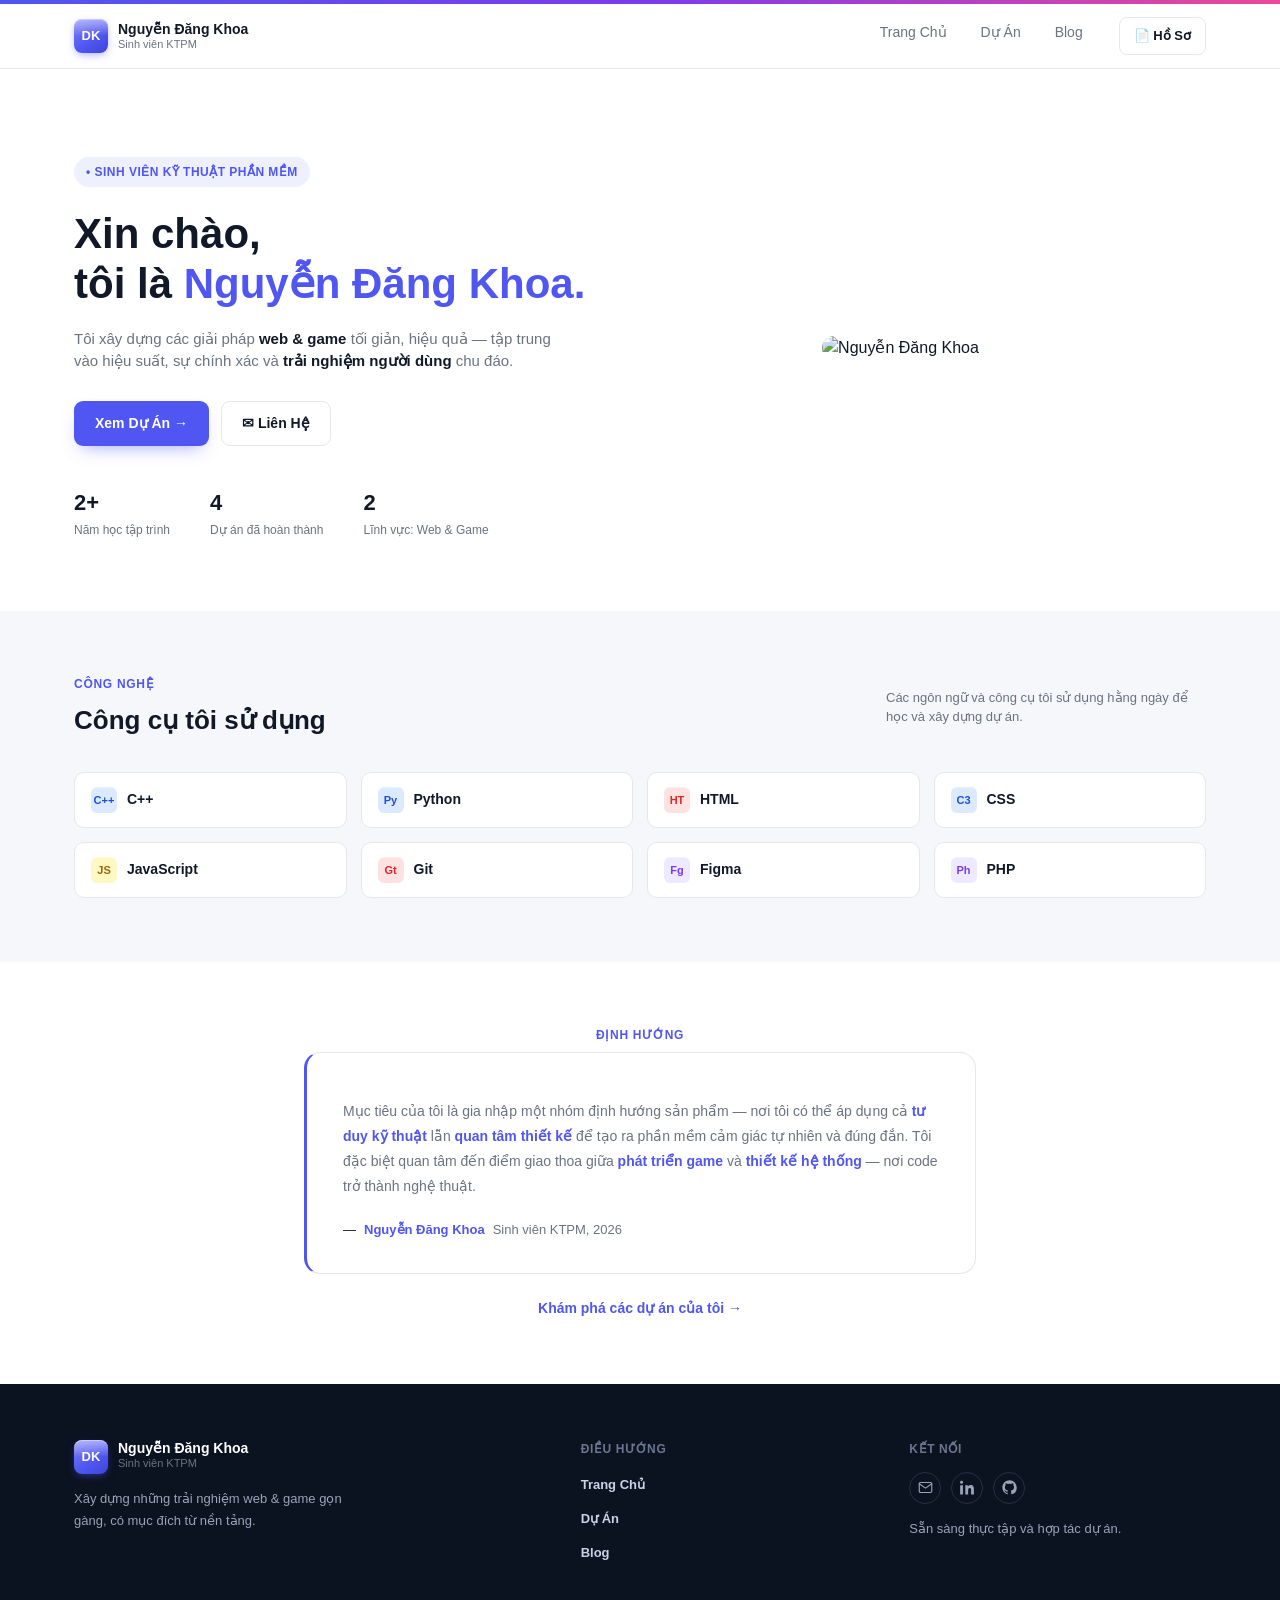
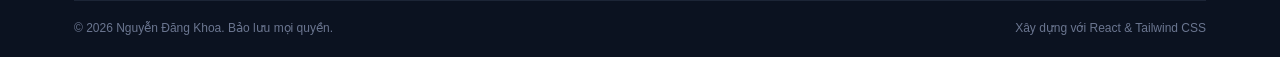
==== index.html @ 1fc6ff00 "Add files via upload" ====
<!DOCTYPE html>
<html lang="vi">
<head>
  <meta charset="UTF-8" />
  <meta name="viewport" content="width=device-width, initial-scale=1.0" />
  <title>Nguyễn Đăng Khoa — Portfolio</title>
  <meta name="description" content="Portfolio cá nhân của Nguyễn Đăng Khoa, sinh viên Kỹ thuật phần mềm chuyên về phát triển web và game." />
  <link rel="stylesheet" href="style.css" />
</head>
<body data-page="home">
  <div class="top-accent"></div>

  <!-- ================= HEADER ================= -->
  <header class="header">
    <div class="container">
      <a href="index.html" class="brand">
        <span class="brand-mark">DK</span>
        <span class="brand-text">
          <span class="brand-name">Nguyễn Đăng Khoa</span>
          <span class="brand-role">Sinh viên KTPM</span>
        </span>
      </a>
      <nav class="nav-links">
        <a href="index.html" class="nav-link" data-page="home">Trang Chủ</a>
        <a href="du-an.html" class="nav-link" data-page="projects">Dự Án</a>
        <a href="blog.html" class="nav-link" data-page="blog">Blog</a>
        <a href="#" class="nav-cta">📄 Hồ Sơ</a>
      </nav>
      <button class="menu-toggle" aria-label="Mở menu điều hướng" aria-expanded="false">
        <span></span><span></span><span></span>
      </button>
    </div>
  </header>

  <!-- ================= HERO ================= -->
  <section class="hero">
    <div class="container">
      <div class="hero-text">
        <span class="eyebrow">• Sinh viên Kỹ thuật phần mềm</span>
        <h1 class="hero-title">
          Xin chào,<br />
          tôi là <span class="accent">Nguyễn Đăng Khoa.</span>
        </h1>
        <p class="hero-desc">
          Tôi xây dựng các giải pháp <strong>web &amp; game</strong> tối giản, hiệu quả —
          tập trung vào hiệu suất, sự chính xác và <strong>trải nghiệm người dùng</strong> chu đáo.
        </p>
        <div class="hero-actions">
          <a href="du-an.html" class="btn btn-primary">Xem Dự Án →</a>
          <a href="#" class="btn btn-secondary">✉ Liên Hệ</a>
        </div>
        <div class="hero-stats">
          <div>
            <div class="stat-number">2+</div>
            <div class="stat-label">Năm học tập trình</div>
          </div>
          <div>
            <div class="stat-number">4</div>
            <div class="stat-label">Dự án đã hoàn thành</div>
          </div>
          <div>
            <div class="stat-number">2</div>
            <div class="stat-label">Lĩnh vực: Web &amp; Game</div>
          </div>
        </div>
      </div>

      <div class="hero-visual">
        <img src="assets/avatar.png" alt="Nguyễn Đăng Khoa" class="hero-avatar" />
      </div>
    </div>
  </section>

  <!-- ================= CÔNG NGHỆ ================= -->
  <section class="section section-soft">
    <div class="container">
      <div class="section-head">
        <div>
          <div class="section-eyebrow">Công Nghệ</div>
          <h2 class="section-title">Công cụ tôi sử dụng</h2>
        </div>
        <p class="section-note">
          Các ngôn ngữ và công cụ tôi sử dụng hằng ngày để học và xây dựng dự án.
        </p>
      </div>

      <div class="tech-grid">
        <div class="tech-card"><span class="badge-icon" style="background:#dbeafe;color:#1d4ed8">C++</span> C++</div>
        <div class="tech-card"><span class="badge-icon" style="background:#dbeafe;color:#1d4ed8">Py</span> Python</div>
        <div class="tech-card"><span class="badge-icon" style="background:#fee2e2;color:#dc2626">HT</span> HTML</div>
        <div class="tech-card"><span class="badge-icon" style="background:#dbeafe;color:#1d4ed8">C3</span> CSS</div>
        <div class="tech-card"><span class="badge-icon" style="background:#fef9c3;color:#a16207">JS</span> JavaScript</div>
        <div class="tech-card"><span class="badge-icon" style="background:#fee2e2;color:#dc2626">Gt</span> Git</div>
        <div class="tech-card"><span class="badge-icon" style="background:#ede9fe;color:#7c3aed">Fg</span> Figma</div>
        <div class="tech-card"><span class="badge-icon" style="background:#ede9fe;color:#7c3aed">Ph</span> PHP</div>
      </div>
    </div>
  </section>

  <!-- ================= ĐỊNH HƯỚNG ================= -->
  <section class="section">
    <div class="container quote-wrap">
      <div class="section-eyebrow">Định Hướng</div>
      <div class="quote-card">
        <p>
          Mục tiêu của tôi là gia nhập một nhóm định hướng sản phẩm — nơi tôi có thể áp dụng
          cả <strong>tư duy kỹ thuật</strong> lẫn <strong>quan tâm thiết kế</strong> để tạo ra
          phần mềm cảm giác tự nhiên và đúng đắn. Tôi đặc biệt quan tâm đến điểm giao thoa giữa
          <strong>phát triển game</strong> và <strong>thiết kế hệ thống</strong> — nơi code trở
          thành nghệ thuật.
        </p>
        <div class="quote-author">
          — <strong>Nguyễn Đăng Khoa</strong> <span>Sinh viên KTPM, 2026</span>
        </div>
      </div>
      <a href="du-an.html" class="quote-cta">Khám phá các dự án của tôi →</a>
    </div>
  </section>

  <!-- ================= FOOTER ================= -->
  <footer class="footer">
    <div class="container">
      <div class="footer-grid">
        <div>
          <div class="footer-brand">
            <span class="brand-mark">DK</span>
            <span class="brand-text">
              <span class="brand-name" style="color:#fff">Nguyễn Đăng Khoa</span>
              <span class="brand-role">Sinh viên KTPM</span>
            </span>
          </div>
          <p class="footer-desc">
            Xây dựng những trải nghiệm web &amp; game gọn gàng, có mục đích từ nền tảng.
          </p>
        </div>
        <div>
          <div class="footer-heading">Điều Hướng</div>
          <ul class="footer-links">
            <li><a href="index.html">Trang Chủ</a></li>
            <li><a href="du-an.html">Dự Án</a></li>
            <li><a href="blog.html">Blog</a></li>
          </ul>
        </div>
        <div>
          <div class="footer-heading">Kết Nối</div>
          <div class="footer-socials">
            <a href="mailto:khoa@example.com" class="social-icon" aria-label="Email"><svg viewBox="0 0 24 24" fill="none" stroke="currentColor" stroke-width="1.8" stroke-linecap="round" stroke-linejoin="round"><rect x="2" y="4" width="20" height="16" rx="2"/><path d="m22 6-10 7L2 6"/></svg></a>
            <a href="#" class="social-icon" aria-label="LinkedIn"><svg viewBox="0 0 24 24" fill="currentColor"><path d="M4.98 3.5C4.98 4.88 3.87 6 2.5 6S0 4.88 0 3.5 1.12 1 2.5 1s2.48 1.12 2.48 2.5zM.24 8.25h4.5V23H.24V8.25zM8.25 8.25h4.31v2.02h.06c.6-1.13 2.07-2.33 4.26-2.33 4.55 0 5.39 3 5.39 6.9V23h-4.5v-6.66c0-1.59-.03-3.63-2.21-3.63-2.22 0-2.56 1.73-2.56 3.52V23h-4.5V8.25z"/></svg></a>
            <a href="#" class="social-icon" aria-label="GitHub"><svg viewBox="0 0 24 24" fill="currentColor"><path d="M12 .5C5.73.5.5 5.73.5 12c0 5.08 3.29 9.39 7.86 10.91.58.1.79-.25.79-.56 0-.28-.01-1.02-.02-2-3.2.7-3.88-1.54-3.88-1.54-.52-1.33-1.28-1.68-1.28-1.68-1.04-.71.08-.7.08-.7 1.15.08 1.76 1.18 1.76 1.18 1.03 1.76 2.7 1.25 3.36.96.1-.75.4-1.25.73-1.54-2.55-.29-5.24-1.28-5.24-5.7 0-1.26.45-2.29 1.18-3.1-.12-.29-.51-1.46.11-3.04 0 0 .96-.31 3.15 1.18a10.9 10.9 0 0 1 5.74 0c2.19-1.49 3.15-1.18 3.15-1.18.62 1.58.23 2.75.11 3.04.74.81 1.18 1.84 1.18 3.1 0 4.43-2.7 5.41-5.26 5.69.41.36.78 1.06.78 2.14 0 1.55-.01 2.79-.01 3.17 0 .31.21.67.8.56A10.52 10.52 0 0 0 23.5 12C23.5 5.73 18.27.5 12 .5z"/></svg></a>
          </div>
          <p class="footer-desc">Sẵn sàng thực tập và hợp tác dự án.</p>
        </div>
      </div>
      <div class="footer-bottom">
        <span>© 2026 Nguyễn Đăng Khoa. Bảo lưu mọi quyền.</span>
        <span>Xây dựng với React &amp; Tailwind CSS</span>
      </div>
    </div>
  </footer>

  <script src="script.js"></script>
</body>
</html>
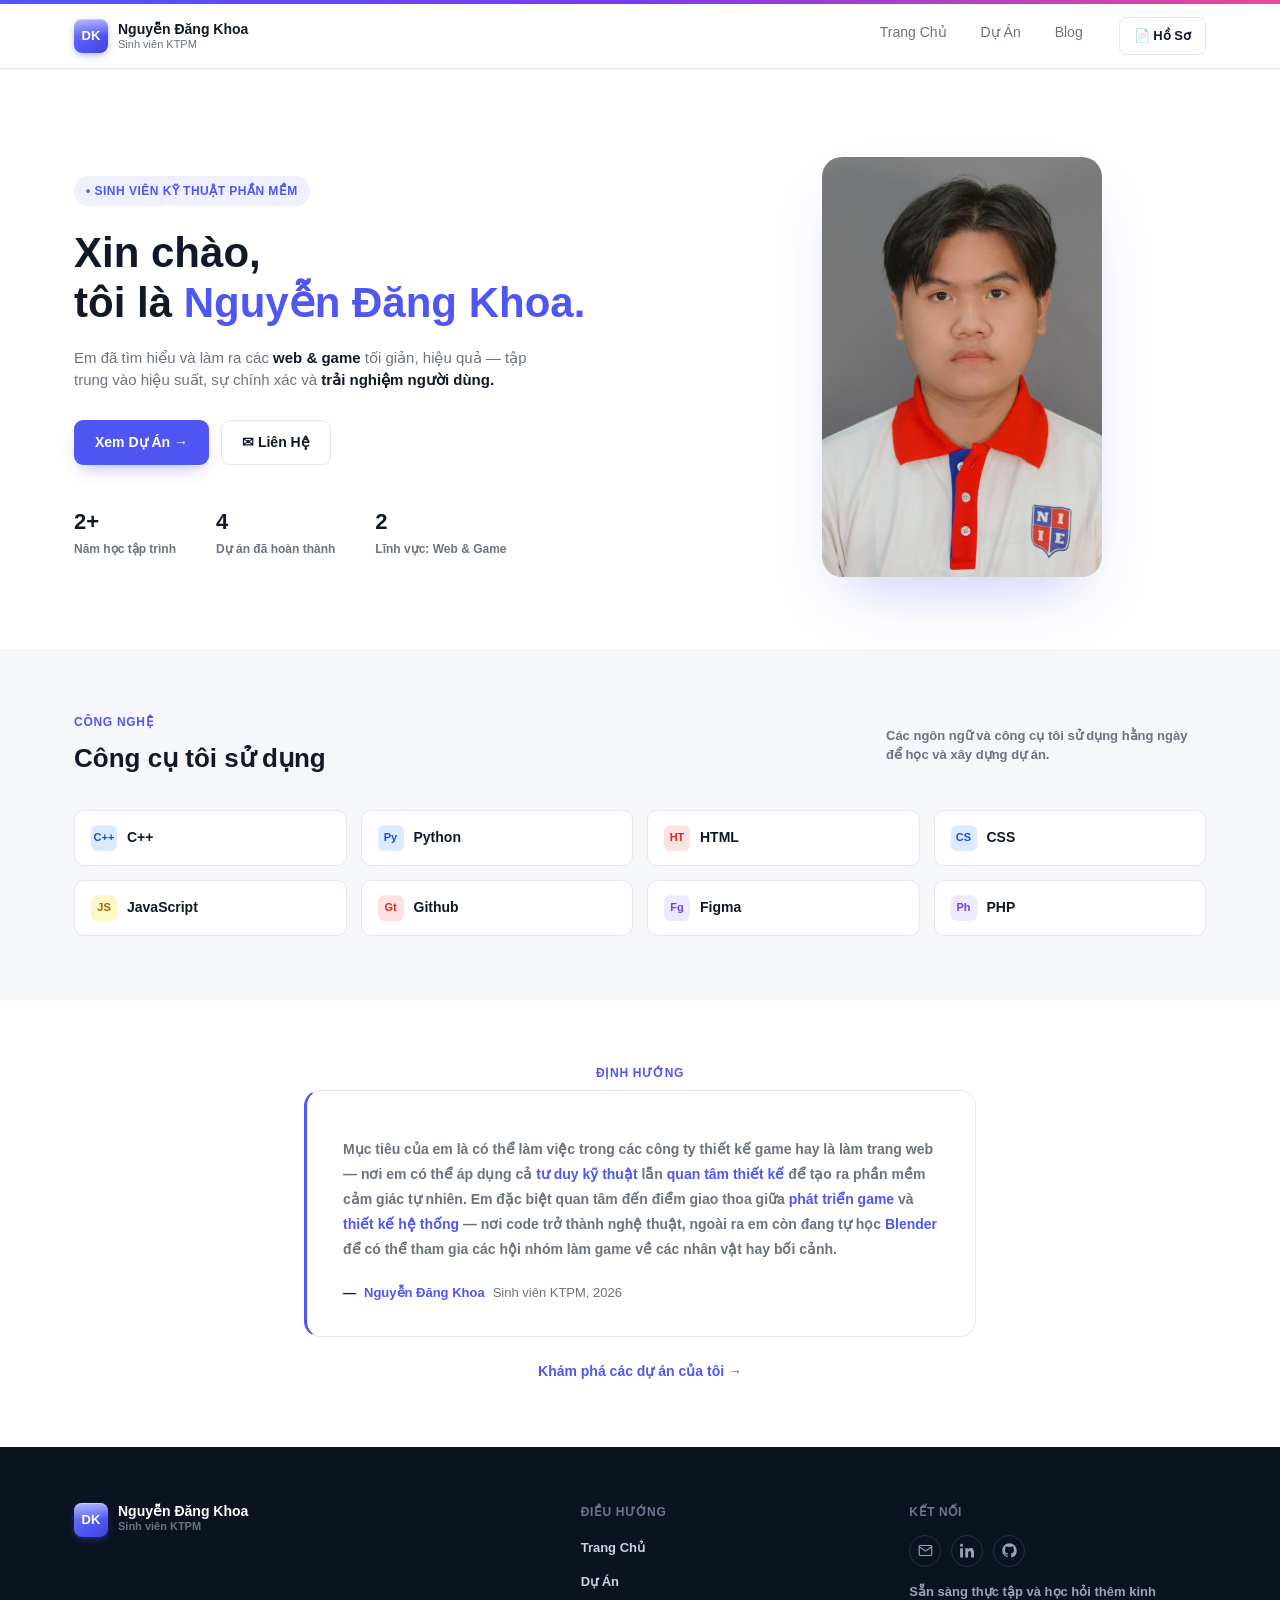
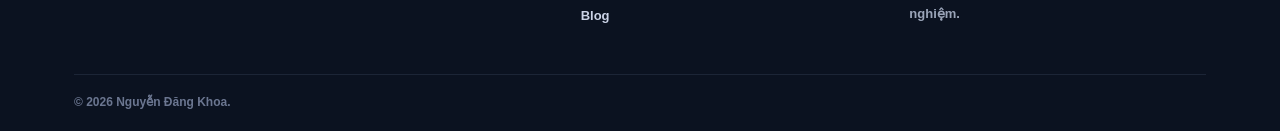
==== commit 67ab6f8a: "Update index.html" ====
--- a/index.html
+++ b/index.html
@@ -4,7 +4,7 @@
   <meta charset="UTF-8" />
   <meta name="viewport" content="width=device-width, initial-scale=1.0" />
   <title>Nguyễn Đăng Khoa — Portfolio</title>
-  <meta name="description" content="Portfolio cá nhân của Nguyễn Đăng Khoa, sinh viên Kỹ thuật phần mềm chuyên về phát triển web và game." />
+  <meta name="description" content="sinh viên Kỹ thuật phần mềm chuyên về phát triển web và game." />
   <link rel="stylesheet" href="style.css" />
 </head>
 <body data-page="home">
@@ -24,7 +24,7 @@
         <a href="index.html" class="nav-link" data-page="home">Trang Chủ</a>
         <a href="du-an.html" class="nav-link" data-page="projects">Dự Án</a>
         <a href="blog.html" class="nav-link" data-page="blog">Blog</a>
-        <a href="#" class="nav-cta">📄 Hồ Sơ</a>
+        <a href="index.html" class="nav-cta">📄 Hồ Sơ</a>
       </nav>
       <button class="menu-toggle" aria-label="Mở menu điều hướng" aria-expanded="false">
         <span></span><span></span><span></span>
@@ -42,12 +42,12 @@
           tôi là <span class="accent">Nguyễn Đăng Khoa.</span>
         </h1>
         <p class="hero-desc">
-          Tôi xây dựng các giải pháp <strong>web &amp; game</strong> tối giản, hiệu quả —
-          tập trung vào hiệu suất, sự chính xác và <strong>trải nghiệm người dùng</strong> chu đáo.
+          Em đã tìm hiểu và làm ra các <strong>web &amp; game</strong> tối giản, hiệu quả —
+          tập trung vào hiệu suất, sự chính xác và <strong>trải nghiệm người dùng.
         </p>
         <div class="hero-actions">
           <a href="du-an.html" class="btn btn-primary">Xem Dự Án →</a>
-          <a href="#" class="btn btn-secondary">✉ Liên Hệ</a>
+          <a href="nguyendangkhoa28lhk@gmail.com" class="btn btn-secondary">✉ Liên Hệ</a>
         </div>
         <div class="hero-stats">
           <div>
@@ -88,9 +88,9 @@
         <div class="tech-card"><span class="badge-icon" style="background:#dbeafe;color:#1d4ed8">C++</span> C++</div>
         <div class="tech-card"><span class="badge-icon" style="background:#dbeafe;color:#1d4ed8">Py</span> Python</div>
         <div class="tech-card"><span class="badge-icon" style="background:#fee2e2;color:#dc2626">HT</span> HTML</div>
-        <div class="tech-card"><span class="badge-icon" style="background:#dbeafe;color:#1d4ed8">C3</span> CSS</div>
+        <div class="tech-card"><span class="badge-icon" style="background:#dbeafe;color:#1d4ed8">CS</span> CSS</div>
         <div class="tech-card"><span class="badge-icon" style="background:#fef9c3;color:#a16207">JS</span> JavaScript</div>
-        <div class="tech-card"><span class="badge-icon" style="background:#fee2e2;color:#dc2626">Gt</span> Git</div>
+        <div class="tech-card"><span class="badge-icon" style="background:#fee2e2;color:#dc2626">Gt</span> Github</div>
         <div class="tech-card"><span class="badge-icon" style="background:#ede9fe;color:#7c3aed">Fg</span> Figma</div>
         <div class="tech-card"><span class="badge-icon" style="background:#ede9fe;color:#7c3aed">Ph</span> PHP</div>
       </div>
@@ -103,11 +103,11 @@
       <div class="section-eyebrow">Định Hướng</div>
       <div class="quote-card">
         <p>
-          Mục tiêu của tôi là gia nhập một nhóm định hướng sản phẩm — nơi tôi có thể áp dụng
+          Mục tiêu của em là có thể làm việc trong các công ty thiết kế game hay là làm trang web — nơi em có thể áp dụng
           cả <strong>tư duy kỹ thuật</strong> lẫn <strong>quan tâm thiết kế</strong> để tạo ra
-          phần mềm cảm giác tự nhiên và đúng đắn. Tôi đặc biệt quan tâm đến điểm giao thoa giữa
+          phần mềm cảm giác tự nhiên. Em đặc biệt quan tâm đến điểm giao thoa giữa
           <strong>phát triển game</strong> và <strong>thiết kế hệ thống</strong> — nơi code trở
-          thành nghệ thuật.
+          thành nghệ thuật, ngoài ra em còn đang tự học <strong>Blender</strong> để có thể tham gia các hội nhóm làm game về các nhân vật hay bối cảnh.
         </p>
         <div class="quote-author">
           — <strong>Nguyễn Đăng Khoa</strong> <span>Sinh viên KTPM, 2026</span>
@@ -129,9 +129,6 @@
               <span class="brand-role">Sinh viên KTPM</span>
             </span>
           </div>
-          <p class="footer-desc">
-            Xây dựng những trải nghiệm web &amp; game gọn gàng, có mục đích từ nền tảng.
-          </p>
         </div>
         <div>
           <div class="footer-heading">Điều Hướng</div>
@@ -144,20 +141,18 @@
         <div>
           <div class="footer-heading">Kết Nối</div>
           <div class="footer-socials">
-            <a href="mailto:khoa@example.com" class="social-icon" aria-label="Email"><svg viewBox="0 0 24 24" fill="none" stroke="currentColor" stroke-width="1.8" stroke-linecap="round" stroke-linejoin="round"><rect x="2" y="4" width="20" height="16" rx="2"/><path d="m22 6-10 7L2 6"/></svg></a>
+            <a href="nguyendangkhoa28lhk@gmail.com" class="social-icon" aria-label="Email"><svg viewBox="0 0 24 24" fill="none" stroke="currentColor" stroke-width="1.8" stroke-linecap="round" stroke-linejoin="round"><rect x="2" y="4" width="20" height="16" rx="2"/><path d="m22 6-10 7L2 6"/></svg></a>
             <a href="#" class="social-icon" aria-label="LinkedIn"><svg viewBox="0 0 24 24" fill="currentColor"><path d="M4.98 3.5C4.98 4.88 3.87 6 2.5 6S0 4.88 0 3.5 1.12 1 2.5 1s2.48 1.12 2.48 2.5zM.24 8.25h4.5V23H.24V8.25zM8.25 8.25h4.31v2.02h.06c.6-1.13 2.07-2.33 4.26-2.33 4.55 0 5.39 3 5.39 6.9V23h-4.5v-6.66c0-1.59-.03-3.63-2.21-3.63-2.22 0-2.56 1.73-2.56 3.52V23h-4.5V8.25z"/></svg></a>
-            <a href="#" class="social-icon" aria-label="GitHub"><svg viewBox="0 0 24 24" fill="currentColor"><path d="M12 .5C5.73.5.5 5.73.5 12c0 5.08 3.29 9.39 7.86 10.91.58.1.79-.25.79-.56 0-.28-.01-1.02-.02-2-3.2.7-3.88-1.54-3.88-1.54-.52-1.33-1.28-1.68-1.28-1.68-1.04-.71.08-.7.08-.7 1.15.08 1.76 1.18 1.76 1.18 1.03 1.76 2.7 1.25 3.36.96.1-.75.4-1.25.73-1.54-2.55-.29-5.24-1.28-5.24-5.7 0-1.26.45-2.29 1.18-3.1-.12-.29-.51-1.46.11-3.04 0 0 .96-.31 3.15 1.18a10.9 10.9 0 0 1 5.74 0c2.19-1.49 3.15-1.18 3.15-1.18.62 1.58.23 2.75.11 3.04.74.81 1.18 1.84 1.18 3.1 0 4.43-2.7 5.41-5.26 5.69.41.36.78 1.06.78 2.14 0 1.55-.01 2.79-.01 3.17 0 .31.21.67.8.56A10.52 10.52 0 0 0 23.5 12C23.5 5.73 18.27.5 12 .5z"/></svg></a>
+            <a href="https://github.com/dashboard" class="social-icon" aria-label="GitHub"><svg viewBox="0 0 24 24" fill="currentColor"><path d="M12 .5C5.73.5.5 5.73.5 12c0 5.08 3.29 9.39 7.86 10.91.58.1.79-.25.79-.56 0-.28-.01-1.02-.02-2-3.2.7-3.88-1.54-3.88-1.54-.52-1.33-1.28-1.68-1.28-1.68-1.04-.71.08-.7.08-.7 1.15.08 1.76 1.18 1.76 1.18 1.03 1.76 2.7 1.25 3.36.96.1-.75.4-1.25.73-1.54-2.55-.29-5.24-1.28-5.24-5.7 0-1.26.45-2.29 1.18-3.1-.12-.29-.51-1.46.11-3.04 0 0 .96-.31 3.15 1.18a10.9 10.9 0 0 1 5.74 0c2.19-1.49 3.15-1.18 3.15-1.18.62 1.58.23 2.75.11 3.04.74.81 1.18 1.84 1.18 3.1 0 4.43-2.7 5.41-5.26 5.69.41.36.78 1.06.78 2.14 0 1.55-.01 2.79-.01 3.17 0 .31.21.67.8.56A10.52 10.52 0 0 0 23.5 12C23.5 5.73 18.27.5 12 .5z"/></svg></a>
           </div>
-          <p class="footer-desc">Sẵn sàng thực tập và hợp tác dự án.</p>
+          <p class="footer-desc">Sẵn sàng thực tập và học hỏi thêm kinh nghiệm.</p>
         </div>
       </div>
       <div class="footer-bottom">
-        <span>© 2026 Nguyễn Đăng Khoa. Bảo lưu mọi quyền.</span>
-        <span>Xây dựng với React &amp; Tailwind CSS</span>
+        <span>© 2026 Nguyễn Đăng Khoa.</span>
       </div>
     </div>
   </footer>
-
   <script src="script.js"></script>
 </body>
 </html>
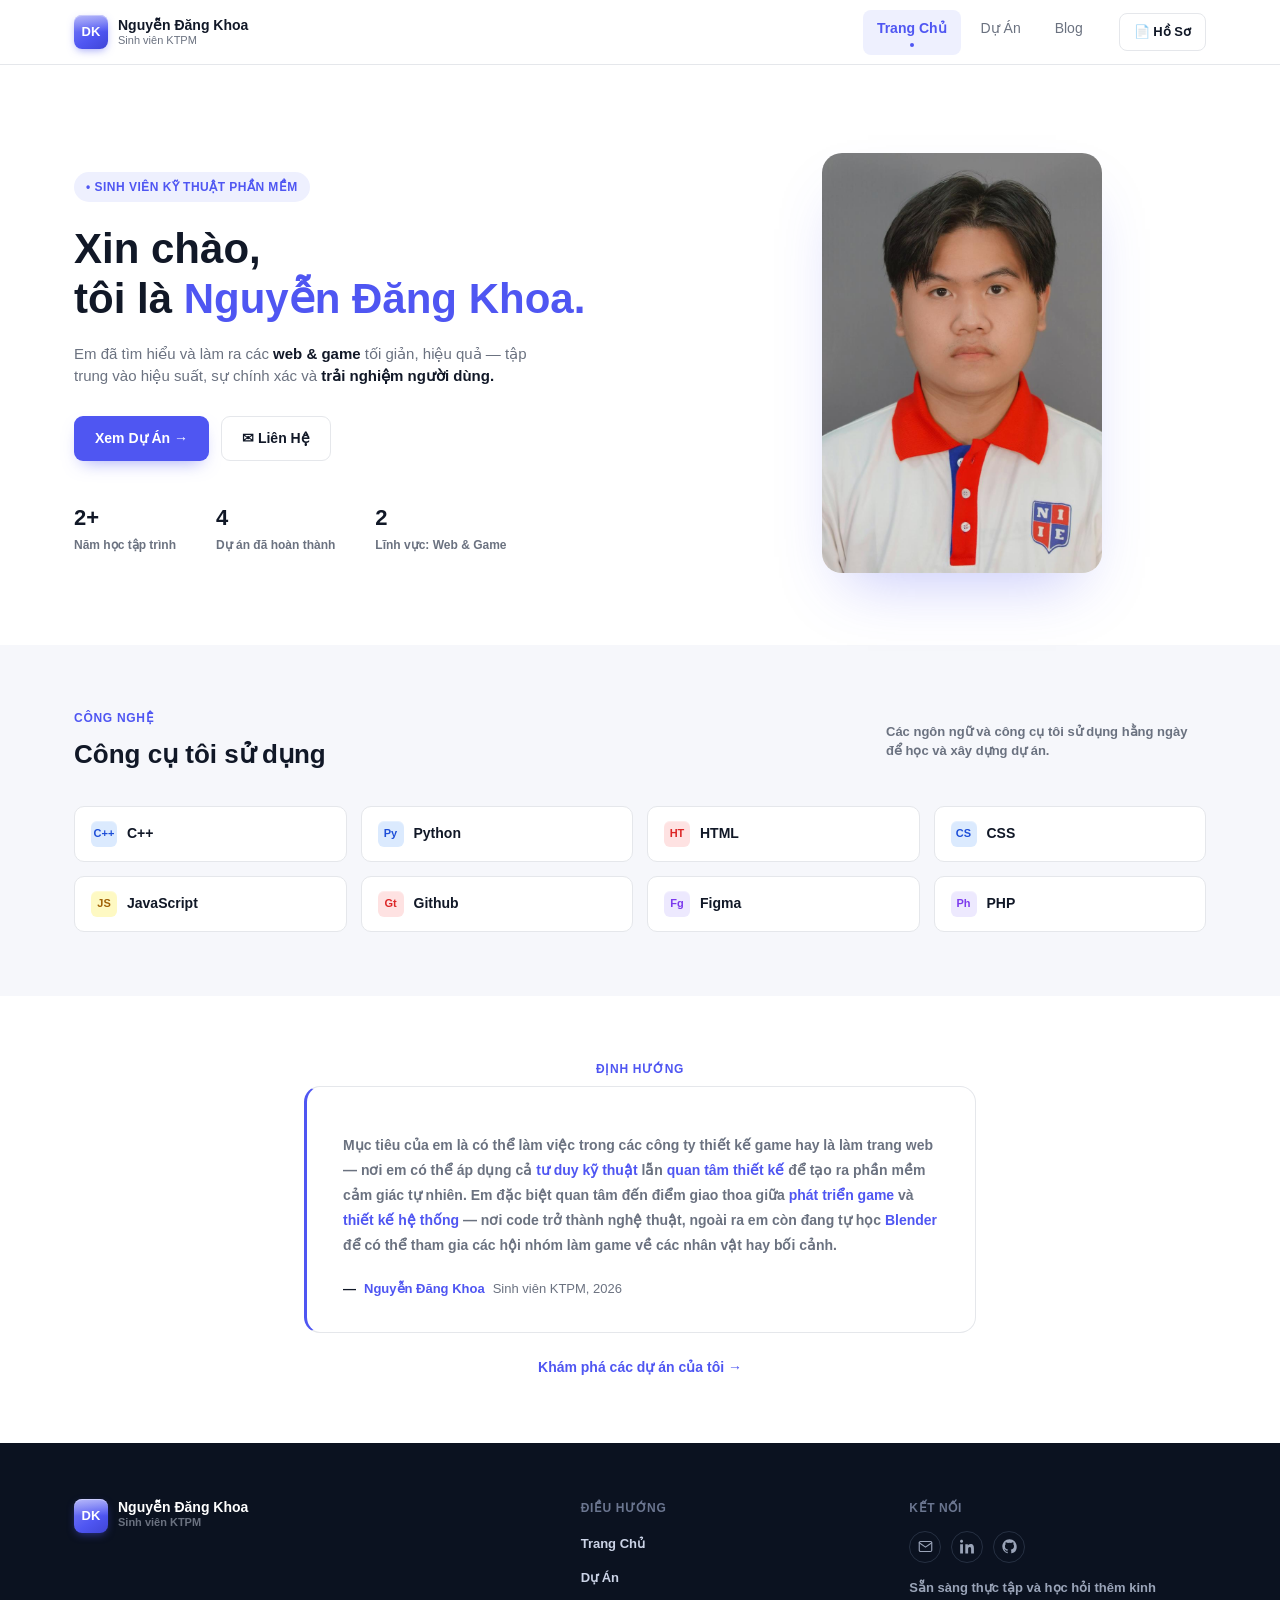
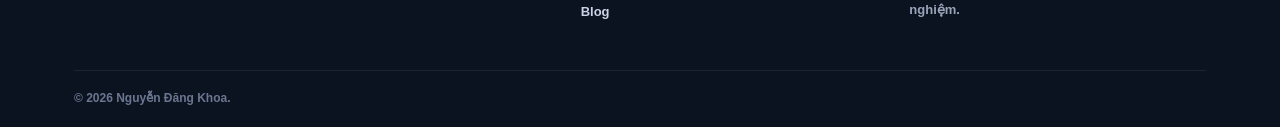
==== commit 3d4e179c: "Update index.html" ====
--- a/index.html
+++ b/index.html
@@ -8,9 +8,7 @@
   <link rel="stylesheet" href="style.css" />
 </head>
 <body data-page="home">
-  <div class="top-accent"></div>
-
-  <!-- ================= HEADER ================= -->
+  <!--HEADER-->
   <header class="header">
     <div class="container">
       <a href="index.html" class="brand">
@@ -32,7 +30,7 @@
     </div>
   </header>
 
-  <!-- ================= HERO ================= -->
+  <!--HERO-->
   <section class="hero">
     <div class="container">
       <div class="hero-text">
@@ -71,7 +69,7 @@
     </div>
   </section>
 
-  <!-- ================= CÔNG NGHỆ ================= -->
+  <!--CÔNG NGHỆ-->
   <section class="section section-soft">
     <div class="container">
       <div class="section-head">
@@ -97,7 +95,7 @@
     </div>
   </section>
 
-  <!-- ================= ĐỊNH HƯỚNG ================= -->
+  <!--ĐỊNH HƯỚNG-->
   <section class="section">
     <div class="container quote-wrap">
       <div class="section-eyebrow">Định Hướng</div>
@@ -117,7 +115,7 @@
     </div>
   </section>
 
-  <!-- ================= FOOTER ================= -->
+  <!--FOOTER-->
   <footer class="footer">
     <div class="container">
       <div class="footer-grid">
--- a/style.css
+++ b/style.css
@@ -0,0 +1,1354 @@
+:root {
+  --color-primary: #4f56f2;
+  --color-primary-dark: #3f45d6;
+  --color-text: #111827;
+  --color-text-muted: #6b7280;
+  --color-text-light: #9ca3af;
+  --color-bg: #ffffff;
+  --color-bg-soft: #f6f7fb;
+  --color-border: #e5e7eb;
+  --color-footer-bg: #0b1220;
+  --color-footer-text: #9aa4b8;
+  --color-footer-heading: #6b7690;
+
+  --font-base: "Inter", -apple-system, BlinkMacSystemFont, "Segoe UI", sans-serif;
+
+  --radius-md: 10px;
+  --radius-lg: 16px;
+  --container-width: 1180px;
+}
+
+* {
+  box-sizing: border-box;
+}
+
+html,
+body {
+  margin: 0;
+  padding: 0;
+  height: 100%;
+}
+
+body {
+  font-family: var(--font-base);
+  color: var(--color-text);
+  background: var(--color-bg);
+  -webkit-font-smoothing: antialiased;
+  line-height: 1.5;
+}
+
+img {
+  max-width: 100%;
+  display: block;
+}
+
+a {
+  color: inherit;
+  text-decoration: none;
+}
+
+button {
+  font-family: inherit;
+  cursor: pointer;
+}
+
+.container {
+  width: 100%;
+  max-width: var(--container-width);
+  margin: 0 auto;
+  padding: 0 24px;
+}
+/* Header*/
+.header {
+  border-bottom: 1px solid var(--color-border);
+  background: var(--color-bg);
+}
+
+.header .container {
+  display: flex;
+  align-items: center;
+  justify-content: space-between;
+  height: 64px;
+}
+
+.brand {
+  display: flex;
+  align-items: center;
+  gap: 10px;
+}
+
+.brand-mark {
+  width: 34px;
+  height: 34px;
+  border-radius: 8px;
+  background: linear-gradient(145deg, #7b7ff5, #4f56f2 60%, #3f45d6);
+  color: #fff;
+  font-weight: 700;
+  font-size: 13px;
+  display: flex;
+  align-items: center;
+  justify-content: center;
+  flex-shrink: 0;
+  position: relative;
+  overflow: hidden;
+  box-shadow: 0 3px 8px -2px rgba(79, 86, 242, 0.55), inset 0 1px 0 rgba(255, 255, 255, 0.35);
+  /* Hiệu ứng phóng to mượt khi hover / thu nhỏ khi bấm */
+  transition: transform 0.25s cubic-bezier(0.34, 1.56, 0.64, 1), box-shadow 0.25s ease;
+  cursor: pointer;
+}
+
+/*avatar*/
+.brand-mark img {
+  width: 100%;
+  height: 100%;
+  object-fit: cover;
+  border-radius: inherit;
+}
+
+/* Vệt sáng bóng */
+.brand-mark::before {
+  content: "";
+  position: absolute;
+  top: 0;
+  left: 0;
+  right: 0;
+  height: 50%;
+  background: linear-gradient(to bottom, rgba(255, 255, 255, 0.45), rgba(255, 255, 255, 0));
+  pointer-events: none;
+}
+
+.brand:hover .brand-mark {
+  transform: scale(1.15) rotate(-4deg);
+  box-shadow: 0 10px 18px -6px rgba(79, 86, 242, 0.6), inset 0 1px 0 rgba(255, 255, 255, 0.4);
+}
+
+.brand:active .brand-mark {
+  transform: scale(0.92) rotate(0deg);
+  transition-duration: 0.1s;
+}
+
+.brand-text {
+  display: flex;
+  flex-direction: column;
+  line-height: 1.2;
+}
+
+.brand-name {
+  font-size: 14px;
+  font-weight: 700;
+  color: var(--color-text);
+}
+
+.brand-role {
+  font-size: 11px;
+  color: var(--color-text-muted);
+}
+
+.nav-links {
+  display: flex;
+  align-items: center;
+  gap: 6px;
+}
+
+.nav-link {
+  position: relative;
+  display: flex;
+  flex-direction: column;
+  align-items: center;
+  font-size: 14px;
+  font-weight: 500;
+  color: var(--color-text-muted);
+  padding: 8px 14px;
+  border-radius: 8px;
+  transition: color 0.15s ease, background 0.15s ease;
+}
+
+.nav-link:hover {
+  color: var(--color-text);
+  background: var(--color-bg-soft);
+}
+
+.nav-link.active {
+  color: var(--color-primary);
+  background: #eef0fe;
+  font-weight: 600;
+}
+
+/* Chấm tròn nhỏ*/
+.nav-link::after {
+  content: "";
+  width: 4px;
+  height: 4px;
+  border-radius: 50%;
+  background: var(--color-primary);
+  margin-top: 4px;
+  opacity: 0;
+  transform: scale(0);
+  transition: opacity 0.2s ease, transform 0.2s ease;
+}
+
+.nav-link.active::after {
+  opacity: 1;
+  transform: scale(1);
+}
+
+.nav-cta {
+  display: flex;
+  align-items: center;
+  gap: 6px;
+  font-size: 13px;
+  font-weight: 600;
+  padding: 8px 14px;
+  border-radius: 8px;
+  border: 1px solid var(--color-border);
+  color: var(--color-text);
+  background: var(--color-bg);
+  margin-left: 16px;
+  transition: border-color 0.15s ease, color 0.15s ease, transform 0.15s ease;
+}
+
+.nav-cta:hover {
+  border-color: var(--color-primary);
+  color: var(--color-primary);
+  transform: translateY(-1px);
+}
+
+/*Mobile menu (hamburger)*/
+.menu-toggle {
+  display: none;
+  flex-direction: column;
+  justify-content: center;
+  gap: 5px;
+  width: 38px;
+  height: 38px;
+  border: 1px solid var(--color-border);
+  border-radius: 8px;
+  background: var(--color-bg);
+}
+
+.menu-toggle span {
+  display: block;
+  height: 2px;
+  width: 18px;
+  margin: 0 auto;
+  background: var(--color-text);
+  border-radius: 2px;
+  transition: transform 0.25s ease, opacity 0.25s ease;
+}
+
+/* Icon hamburger*/
+.menu-toggle.open span:nth-child(1) {
+  transform: translateY(7px) rotate(45deg);
+}
+.menu-toggle.open span:nth-child(2) {
+  opacity: 0;
+}
+.menu-toggle.open span:nth-child(3) {
+  transform: translateY(-7px) rotate(-45deg);
+}
+
+/* Buttons */
+.btn {
+  display: inline-flex;
+  align-items: center;
+  gap: 8px;
+  font-size: 14px;
+  font-weight: 600;
+  padding: 11px 20px;
+  border-radius: 9px;
+  border: 1px solid transparent;
+  transition: transform 0.15s ease, box-shadow 0.15s ease, background 0.15s ease;
+}
+
+.btn-primary {
+  background: var(--color-primary);
+  color: #fff;
+  box-shadow: 0 8px 18px -8px rgba(79, 86, 242, 0.55);
+}
+
+.btn-primary:hover {
+  background: var(--color-primary-dark);
+  transform: translateY(-2px);
+  box-shadow: 0 12px 22px -8px rgba(79, 86, 242, 0.6);
+}
+
+.btn-primary:active {
+  transform: translateY(0);
+}
+
+.btn-secondary {
+  background: var(--color-bg);
+  color: var(--color-text);
+  border-color: var(--color-border);
+}
+
+.btn-secondary:hover {
+  border-color: var(--color-text-light);
+  transform: translateY(-2px);
+}
+
+/* Hero section */
+.hero {
+  padding: 88px 0 72px;
+}
+
+.hero .container {
+  display: grid;
+  grid-template-columns: 1.1fr 0.9fr;
+  gap: 48px;
+  align-items: center;
+}
+
+.eyebrow {
+  display: inline-flex;
+  align-items: center;
+  gap: 6px;
+  font-size: 12px;
+  font-weight: 700;
+  letter-spacing: 0.04em;
+  text-transform: uppercase;
+  color: var(--color-primary);
+  background: #eef0fe;
+  padding: 6px 12px;
+  border-radius: 999px;
+  margin-bottom: 22px;
+}
+
+.hero-title {
+  font-size: 42px;
+  line-height: 1.2;
+  font-weight: 800;
+  margin: 0 0 18px;
+  color: var(--color-text);
+}
+
+.hero-title .accent {
+  color: var(--color-primary);
+}
+
+.hero-desc {
+  font-size: 15px;
+  color: var(--color-text-muted);
+  max-width: 480px;
+  margin: 0 0 28px;
+}
+
+.hero-desc strong {
+  color: var(--color-text);
+  font-weight: 600;
+}
+
+.hero-actions {
+  display: flex;
+  gap: 12px;
+  margin-bottom: 40px;
+}
+
+.hero-stats {
+  display: flex;
+  gap: 40px;
+}
+
+.stat-number {
+  font-size: 22px;
+  font-weight: 800;
+  color: var(--color-text);
+}
+
+.stat-label {
+  font-size: 12px;
+  color: var(--color-text-muted);
+  margin-top: 2px;
+}
+
+/* phone / stack*/
+.hero-visual {
+  position: relative;
+  display: flex;
+  justify-content: center;
+}
+
+.hero-avatar {
+  width: 280px;
+  max-width: 100%;
+  height: auto;
+  border-radius: 20px;
+  box-shadow: 0 30px 60px -25px rgba(79, 86, 242, 0.35);
+  animation: avatar-float 3.5s ease-in-out infinite;
+}
+
+@keyframes avatar-float {
+  0%, 100% {
+    transform: translateY(0);
+  }
+  50% {
+    transform: translateY(-8px);
+  }
+}
+
+.tech-chip {
+  display: flex;
+  align-items: center;
+  gap: 8px;
+  background: #fff;
+  border: 1px solid var(--color-border);
+  border-radius: 10px;
+  padding: 8px 10px;
+  font-size: 12px;
+  font-weight: 600;
+  box-shadow: 0 6px 14px -8px rgba(15, 23, 42, 0.15);
+  position: absolute;
+}
+
+.tech-chip .chip-icon {
+  width: 20px;
+  height: 20px;
+  border-radius: 6px;
+  display: flex;
+  align-items: center;
+  justify-content: center;
+  font-size: 9px;
+  font-weight: 700;
+  color: #fff;
+}
+
+.chip-1 {
+  top: 90px;
+  left: 12px;
+}
+.chip-1 .chip-icon {
+  background: #111827;
+}
+
+.chip-2 {
+  top: 90px;
+  right: 4px;
+}
+.chip-2 .chip-icon {
+  background: #16a34a;
+}
+
+.chip-3 {
+  top: 138px;
+  left: 12px;
+}
+.chip-3 .chip-icon {
+  background: #336791;
+}
+
+.chip-4 {
+  top: 138px;
+  right: 30px;
+}
+.chip-4 .chip-icon {
+  background: #f05033;
+}
+
+.status-card {
+  position: absolute;
+  bottom: 20px;
+  left: 24px;
+  right: 24px;
+  background: #fff;
+  border: 1px solid var(--color-border);
+  border-radius: 10px;
+  padding: 8px 10px;
+  font-size: 11px;
+  box-shadow: 0 10px 20px -10px rgba(15, 23, 42, 0.2);
+}
+
+.status-card .status-title {
+  display: flex;
+  align-items: center;
+  gap: 6px;
+  font-weight: 700;
+  color: var(--color-text);
+  margin-bottom: 4px;
+}
+
+.status-dot {
+  width: 6px;
+  height: 6px;
+  border-radius: 50%;
+  background: #22c55e;
+}
+
+.status-card .status-sub {
+  color: var(--color-text-muted);
+}
+
+/* Section shared*/
+.section {
+  padding: 64px 0;
+}
+
+.section-soft {
+  background: var(--color-bg-soft);
+}
+
+.section-head {
+  display: flex;
+  align-items: flex-end;
+  justify-content: space-between;
+  gap: 24px;
+  margin-bottom: 32px;
+}
+
+.section-eyebrow {
+  font-size: 12px;
+  font-weight: 700;
+  letter-spacing: 0.06em;
+  text-transform: uppercase;
+  color: var(--color-primary);
+  margin-bottom: 8px;
+}
+
+.section-title {
+  font-size: 26px;
+  font-weight: 800;
+  margin: 0;
+}
+
+.section-note {
+  font-size: 13px;
+  color: var(--color-text-muted);
+  max-width: 320px;
+}
+
+/*Trang chủ*/
+.tech-grid {
+  display: grid;
+  grid-template-columns: repeat(4, 1fr);
+  gap: 14px;
+}
+
+.tech-card {
+  display: flex;
+  align-items: center;
+  gap: 10px;
+  background: var(--color-bg);
+  border: 1px solid var(--color-border);
+  border-radius: var(--radius-md);
+  padding: 14px 16px;
+  font-size: 14px;
+  font-weight: 600;
+  transition: transform 0.2s ease, box-shadow 0.2s ease, border-color 0.2s ease;
+}
+
+.tech-card:hover {
+  transform: translateY(-3px);
+  box-shadow: 0 14px 22px -14px rgba(15, 23, 42, 0.35);
+  border-color: var(--color-primary);
+}
+
+.tech-card:hover .badge-icon {
+  transform: scale(1.1) rotate(-4deg);
+}
+
+.tech-card .badge-icon {
+  width: 26px;
+  height: 26px;
+  border-radius: 6px;
+  display: flex;
+  align-items: center;
+  justify-content: center;
+  font-size: 11px;
+  font-weight: 700;
+  color: #fff;
+  flex-shrink: 0;
+  box-shadow: inset 0 1px 0 rgba(255, 255, 255, 0.3);
+  transition: transform 0.2s ease;
+}
+
+/*Quote / orientation block */
+.quote-wrap {
+  max-width: 720px;
+  margin: 0 auto;
+  text-align: center;
+}
+
+.quote-card {
+  background: var(--color-bg);
+  border: 1px solid var(--color-border);
+  border-left: 3px solid var(--color-primary);
+  border-radius: var(--radius-lg);
+  padding: 32px 36px;
+  text-align: left;
+  font-size: 14px;
+  color: var(--color-text-muted);
+  line-height: 1.8;
+}
+
+.quote-card strong {
+  color: var(--color-primary);
+  font-weight: 600;
+}
+
+.quote-author {
+  margin-top: 18px;
+  font-size: 13px;
+  color: var(--color-text);
+  display: flex;
+  align-items: center;
+  gap: 8px;
+}
+
+.quote-author span {
+  color: var(--color-text-muted);
+  font-weight: 400;
+}
+
+.quote-cta {
+  display: inline-block;
+  margin-top: 24px;
+  font-size: 14px;
+  font-weight: 600;
+  color: var(--color-primary);
+}
+
+/* Footer*/
+.footer {
+  background: var(--color-footer-bg);
+  color: var(--color-footer-text);
+  padding: 56px 0 20px;
+}
+
+.footer-grid {
+  display: grid;
+  grid-template-columns: 1.6fr 1fr 1fr;
+  gap: 32px;
+  padding-bottom: 36px;
+}
+
+.footer-brand {
+  display: flex;
+  gap: 10px;
+  margin-bottom: 14px;
+}
+
+.footer-desc {
+  font-size: 13px;
+  line-height: 1.7;
+  max-width: 280px;
+}
+
+.footer-heading {
+  font-size: 12px;
+  font-weight: 700;
+  letter-spacing: 0.05em;
+  text-transform: uppercase;
+  color: var(--color-footer-heading);
+  margin-bottom: 14px;
+}
+
+.footer-links {
+  list-style: none;
+  padding: 0;
+  margin: 0;
+  display: flex;
+  flex-direction: column;
+  gap: 10px;
+}
+
+.footer-links a {
+  font-size: 13px;
+  font-weight: 600;
+  color: #cbd3e6;
+}
+
+.footer-links a:hover {
+  color: #fff;
+}
+
+.footer-socials {
+  display: flex;
+  gap: 10px;
+  margin-bottom: 14px;
+}
+
+.social-icon {
+  width: 32px;
+  height: 32px;
+  border-radius: 50%;
+  border: 1px solid #263042;
+  display: flex;
+  align-items: center;
+  justify-content: center;
+  font-size: 13px;
+  transition: transform 0.2s ease, border-color 0.2s ease, background 0.2s ease;
+}
+
+.social-icon svg {
+  width: 15px;
+  height: 15px;
+}
+
+.social-icon:hover {
+  transform: translateY(-3px);
+  border-color: var(--color-primary);
+  background: rgba(79, 86, 242, 0.15);
+}
+
+.footer-bottom {
+  border-top: 1px solid #1c2536;
+  padding-top: 18px;
+  display: flex;
+  justify-content: space-between;
+  font-size: 12px;
+  color: var(--color-footer-heading);
+}
+
+/*Trang "Dự Án"*/
+.page-head {
+  padding: 44px 0 32px;
+  background: var(--color-bg-soft);
+}
+
+.page-eyebrow {
+  font-size: 12px;
+  font-weight: 700;
+  letter-spacing: 0.06em;
+  text-transform: uppercase;
+  color: var(--color-primary);
+  margin-bottom: 8px;
+}
+
+.page-title {
+  font-size: 30px;
+  font-weight: 800;
+  margin: 0 0 10px;
+}
+
+.page-desc {
+  font-size: 14px;
+  color: var(--color-text-muted);
+  max-width: 640px;
+  margin: 0 0 22px;
+}
+
+.filter-tabs {
+  display: inline-flex;
+  gap: 6px;
+  background: #fff;
+  border: 1px solid var(--color-border);
+  border-radius: 10px;
+  padding: 4px;
+}
+
+.filter-tab {
+  font-size: 13px;
+  font-weight: 600;
+  padding: 8px 16px;
+  border-radius: 7px;
+  color: var(--color-text-muted);
+  background: transparent;
+  border: none;
+  transition: background 0.2s ease, color 0.2s ease;
+}
+
+.filter-tab:hover:not(.active) {
+  background: var(--color-bg-soft);
+  color: var(--color-text);
+}
+
+.filter-tab.active {
+  background: var(--color-primary);
+  color: #fff;
+}
+
+/* Hiệu ứng "rơi vào" nhẹ cho các thẻ dự án còn hiển thị sau khi lọc */
+.project-card {
+  animation: card-fade-in 0.35s ease both;
+}
+
+@keyframes card-fade-in {
+  from {
+    opacity: 0;
+    transform: translateY(10px);
+  }
+  to {
+    opacity: 1;
+    transform: translateY(0);
+  }
+}
+
+.project-grid {
+  display: grid;
+  grid-template-columns: repeat(2, 1fr);
+  gap: 24px;
+  padding: 48px 0;
+}
+
+.project-card {
+  border: 1px solid var(--color-border);
+  border-radius: var(--radius-lg);
+  overflow: hidden;
+  background: #fff;
+  cursor: pointer;
+  transition: transform 0.25s ease, box-shadow 0.25s ease, border-color 0.25s ease;
+}
+
+.project-card:hover {
+  transform: translateY(-6px);
+  box-shadow: 0 24px 36px -20px rgba(15, 23, 42, 0.28);
+  border-color: transparent;
+}
+
+.project-thumb {
+  position: relative;
+  height: 190px;
+  display: flex;
+  align-items: center;
+  justify-content: center;
+  color: rgba(255, 255, 255, 0.9);
+  overflow: hidden;
+}
+
+/* Ảnh thật của dự án phủ kín khung thumbnail, nằm dưới lớp gradient mờ + nhãn */
+.project-thumb img {
+  position: absolute;
+  inset: 0;
+  width: 100%;
+  height: 100%;
+  object-fit: cover;
+  transition: transform 0.4s ease;
+}
+
+.project-card:hover .project-thumb img {
+  transform: scale(1.06);
+}
+
+/* Lớp gradient màu riêng phủ nhẹ lên ảnh để chữ/nhãn luôn đọc rõ */
+.project-thumb.has-image::after,
+.project-thumb.has-image::before {
+  z-index: 1;
+}
+
+.project-thumb.has-image {
+  background-blend-mode: multiply;
+}
+
+.project-thumb.has-image .thumb-overlay {
+  position: absolute;
+  inset: 0;
+  opacity: 0.55;
+  z-index: 1;
+}
+
+/* 2 vòng tròn trang trí mờ*/
+.project-thumb::before {
+  content: "";
+  position: absolute;
+  top: -30px;
+  right: -30px;
+  width: 130px;
+  height: 130px;
+  border-radius: 50%;
+  background: rgba(255, 255, 255, 0.12);
+  transition: transform 0.4s ease;
+  z-index: 1;
+}
+
+.project-card:hover .project-thumb::before {
+  transform: scale(1.15);
+}
+
+.project-thumb::after {
+  content: attr(data-index);
+  position: absolute;
+  right: 16px;
+  bottom: 2px;
+  font-size: 46px;
+  font-weight: 800;
+  color: rgba(255, 255, 255, 0.32);
+  line-height: 1;
+  z-index: 2;
+}
+
+.thumb-cloud {
+  background: linear-gradient(135deg, #4f7cff, #2563eb);
+}
+.thumb-mathx {
+  background: linear-gradient(135deg, #8b5cf6, #6d28d9);
+}
+.thumb-farmer {
+  background: linear-gradient(135deg, #22c55e, #15803d);
+}
+.thumb-sanrio {
+  background: linear-gradient(135deg, #ec4899, #be185d);
+}
+
+/* Lớp phủ màu*/
+.thumb-cloud .thumb-overlay {
+  background: linear-gradient(135deg, #4f7cff, #2563eb);
+}
+.thumb-mathx .thumb-overlay {
+  background: linear-gradient(135deg, #8b5cf6, #6d28d9);
+}
+.thumb-farmer .thumb-overlay {
+  background: linear-gradient(135deg, #22c55e, #15803d);
+}
+.thumb-sanrio .thumb-overlay {
+  background: linear-gradient(135deg, #ec4899, #be185d);
+}
+
+.thumb-tag {
+  position: absolute;
+  top: 12px;
+  left: 12px;
+  font-size: 11px;
+  font-weight: 700;
+  background: rgba(0, 0, 0, 0.35);
+  padding: 3px 10px;
+  border-radius: 999px;
+  z-index: 2;
+}
+
+.thumb-ext {
+  position: absolute;
+  top: 12px;
+  right: 12px;
+  width: 24px;
+  height: 24px;
+  border-radius: 50%;
+  background: rgba(0, 0, 0, 0.35);
+  display: flex;
+  align-items: center;
+  justify-content: center;
+  font-size: 11px;
+  z-index: 2;
+}
+
+.thumb-placeholder {
+  position: relative;
+  text-align: center;
+  font-size: 12px;
+  opacity: 0.9;
+  z-index: 1;
+}
+
+.thumb-placeholder .ph-icon {
+  width: 36px;
+  height: 36px;
+  border-radius: 10px;
+  background: rgba(255, 255, 255, 0.18);
+  border: 1px solid rgba(255, 255, 255, 0.3);
+  display: flex;
+  align-items: center;
+  justify-content: center;
+  margin: 0 auto 8px;
+}
+
+.ph-icon svg {
+  width: 16px;
+  height: 16px;
+}
+
+.project-body {
+  padding: 20px 22px 18px;
+}
+
+.project-title-row {
+  display: flex;
+  align-items: center;
+  justify-content: space-between;
+}
+
+.project-title {
+  font-size: 16px;
+  font-weight: 700;
+  margin: 0;
+}
+
+.project-desc {
+  font-size: 13px;
+  color: var(--color-text-muted);
+  margin: 8px 0 14px;
+  line-height: 1.7;
+}
+
+.tag-row {
+  display: flex;
+  flex-wrap: wrap;
+  gap: 8px;
+  margin-bottom: 16px;
+}
+
+.project-links {
+  display: flex;
+  gap: 18px;
+  border-top: 1px solid var(--color-border);
+  padding-top: 14px;
+  font-size: 12px;
+  font-weight: 600;
+  color: var(--color-text-muted);
+}
+
+.project-links a {
+  display: inline-flex;
+  align-items: center;
+  gap: 5px;
+  transition: color 0.15s ease, transform 0.15s ease;
+}
+
+.project-links a svg {
+  width: 13px;
+  height: 13px;
+}
+
+.project-links a:hover {
+  color: var(--color-primary);
+  transform: translateX(2px);
+}
+
+.project-title-row a {
+  transition: transform 0.15s ease;
+  display: inline-flex;
+}
+
+.project-title-row a:hover {
+  transform: translate(2px, -2px);
+  color: var(--color-primary);
+}
+
+.project-card[hidden] {
+  display: none;
+}
+
+/* Viền sáng theo màu riêng*/
+.project-card.selected {
+  border-width: 2px;
+  transform: translateY(-6px);
+}
+
+.project-card[data-theme="cloud"]:hover,
+.project-card[data-theme="cloud"].selected {
+  border-color: #2563eb;
+  box-shadow: 0 0 0 4px rgba(37, 99, 235, 0.15), 0 24px 36px -20px rgba(37, 99, 235, 0.35);
+}
+
+.project-card[data-theme="mathx"]:hover,
+.project-card[data-theme="mathx"].selected {
+  border-color: #7c3aed;
+  box-shadow: 0 0 0 4px rgba(124, 58, 237, 0.15), 0 24px 36px -20px rgba(124, 58, 237, 0.35);
+}
+
+.project-card[data-theme="farmer"]:hover,
+.project-card[data-theme="farmer"].selected {
+  border-color: #15803d;
+  box-shadow: 0 0 0 4px rgba(21, 128, 61, 0.15), 0 24px 36px -20px rgba(21, 128, 61, 0.35);
+}
+
+.project-card[data-theme="sanrio"]:hover,
+.project-card[data-theme="sanrio"].selected {
+  border-color: #db2777;
+  box-shadow: 0 0 0 4px rgba(219, 39, 119, 0.15), 0 24px 36px -20px rgba(219, 39, 119, 0.35);
+}
+
+/*mặc định màu trung tính. */
+.tag-pill {
+  font-size: 11px;
+  font-weight: 600;
+  background: #f3f4f6;
+  color: #4b5563;
+  padding: 4px 10px;
+  border-radius: 999px;
+  transition: background 0.2s ease, color 0.2s ease, transform 0.15s ease;
+}
+
+.tag-pill:hover {
+  transform: translateY(-1px);
+}
+
+.project-card[data-theme="cloud"]:hover .tag-pill,
+.project-card[data-theme="cloud"].selected .tag-pill {
+  background: #dbeafe;
+  color: #1d4ed8;
+}
+.project-card[data-theme="cloud"]:hover .tag-pill:hover,
+.project-card[data-theme="cloud"].selected .tag-pill:hover {
+  background: #2563eb;
+  color: #fff;
+}
+
+.project-card[data-theme="mathx"]:hover .tag-pill,
+.project-card[data-theme="mathx"].selected .tag-pill {
+  background: #ede9fe;
+  color: #7c3aed;
+}
+.project-card[data-theme="mathx"]:hover .tag-pill:hover,
+.project-card[data-theme="mathx"].selected .tag-pill:hover {
+  background: #7c3aed;
+  color: #fff;
+}
+
+.project-card[data-theme="farmer"]:hover .tag-pill,
+.project-card[data-theme="farmer"].selected .tag-pill {
+  background: #dcfce7;
+  color: #15803d;
+}
+.project-card[data-theme="farmer"]:hover .tag-pill:hover,
+.project-card[data-theme="farmer"].selected .tag-pill:hover {
+  background: #15803d;
+  color: #fff;
+}
+
+.project-card[data-theme="sanrio"]:hover .tag-pill,
+.project-card[data-theme="sanrio"].selected .tag-pill {
+  background: #fce7f3;
+  color: #db2777;
+}
+.project-card[data-theme="sanrio"]:hover .tag-pill:hover,
+.project-card[data-theme="sanrio"].selected .tag-pill:hover {
+  background: #db2777;
+  color: #fff;
+}
+
+.project-footnote {
+  text-align: center;
+  font-size: 12px;
+  color: var(--color-text-light);
+  padding-bottom: 40px;
+}
+
+/*Trang "Blog"*/
+.blog-page-head {
+  padding: 44px 0 8px;
+}
+
+.featured-post {
+  border: 1px solid var(--color-border);
+  border-radius: var(--radius-lg);
+  overflow: hidden;
+  margin-bottom: 40px;
+}
+
+.featured-cover {
+  height: 220px;
+  position: relative;
+  overflow: hidden;
+}
+
+.featured-cover .cover-img {
+  position: absolute;
+  inset: 0;
+  width: 100%;
+  height: 100%;
+  object-fit: cover;
+  transition: transform 0.4s ease;
+}
+
+.featured-post:hover .cover-img {
+  transform: scale(1.04);
+}
+
+.featured-tags {
+  position: absolute;
+  top: 16px;
+  left: 16px;
+  display: flex;
+  gap: 8px;
+  z-index: 1;
+}
+
+.featured-tag {
+  font-size: 11px;
+  font-weight: 700;
+  padding: 4px 10px;
+  border-radius: 999px;
+  background: rgba(255, 255, 255, 0.92);
+  color: var(--color-text);
+}
+
+.featured-tag.primary {
+  background: var(--color-primary);
+  color: #fff;
+}
+
+.featured-body {
+  padding: 22px 26px 26px;
+}
+
+.post-meta {
+  font-size: 12px;
+  color: var(--color-text-muted);
+  margin-bottom: 8px;
+}
+
+.post-title {
+  font-size: 19px;
+  font-weight: 700;
+  margin: 0 0 10px;
+}
+
+.post-excerpt {
+  font-size: 13px;
+  color: var(--color-text-muted);
+  line-height: 1.8;
+  margin: 0 0 14px;
+}
+
+.read-more {
+  font-size: 13px;
+  font-weight: 600;
+  color: var(--color-primary);
+}
+
+.other-posts-label {
+  font-size: 12px;
+  font-weight: 700;
+  letter-spacing: 0.06em;
+  text-transform: uppercase;
+  color: var(--color-text-light);
+  margin-bottom: 18px;
+}
+
+.post-row {
+  display: flex;
+  gap: 20px;
+  align-items: flex-start;
+  padding: 18px 0;
+  border-top: 1px solid var(--color-border);
+}
+
+.post-row:last-child {
+  border-bottom: 1px solid var(--color-border);
+}
+
+.post-row-body {
+  flex: 1;
+}
+
+.post-row-meta {
+  font-size: 12px;
+  color: var(--color-text-muted);
+  margin-bottom: 6px;
+}
+
+.post-row-meta .post-category {
+  color: var(--color-primary);
+  font-weight: 600;
+}
+
+.post-row-title {
+  font-size: 15px;
+  font-weight: 700;
+  margin: 0 0 6px;
+}
+
+.post-row-desc {
+  font-size: 13px;
+  color: var(--color-text-muted);
+  line-height: 1.7;
+  margin: 0;
+}
+
+.post-row-thumb {
+  width: 64px;
+  height: 64px;
+  border-radius: 10px;
+  flex-shrink: 0;
+  overflow: hidden;
+}
+
+.post-row-thumb img {
+  width: 100%;
+  height: 100%;
+  object-fit: cover;
+  transition: transform 0.3s ease;
+}
+
+.post-row:hover .post-row-thumb img {
+  transform: scale(1.08);
+}
+
+.blog-page-content {
+  padding-bottom: 60px;
+}
+
+/* Responsive */
+@media (max-width: 900px) {
+  .hero .container {
+    grid-template-columns: 1fr;
+  }
+  .hero-visual {
+    order: -1;
+  }
+  .tech-grid {
+    grid-template-columns: repeat(2, 1fr);
+  }
+  .project-grid {
+    grid-template-columns: 1fr;
+  }
+  .footer-grid {
+    grid-template-columns: 1fr;
+  }
+  .menu-toggle {
+    display: flex;
+  }
+
+  .nav-links {
+    position: absolute;
+    top: 64px;
+    left: 0;
+    right: 0;
+    flex-direction: column;
+    align-items: stretch;
+    gap: 4px;
+    background: var(--color-bg);
+    border-bottom: 1px solid var(--color-border);
+    padding: 10px 16px 16px;
+    box-shadow: 0 16px 24px -18px rgba(15, 23, 42, 0.25);
+
+    /* Ẩn mặc định, trượt xuống khi mở */
+    max-height: 0;
+    overflow: hidden;
+    opacity: 0;
+    transition: max-height 0.3s ease, opacity 0.25s ease;
+  }
+
+  .nav-links.open {
+    max-height: 320px;
+    opacity: 1;
+  }
+
+  .nav-link {
+    flex-direction: row;
+    justify-content: space-between;
+    width: 100%;
+  }
+
+  .nav-link::after {
+    margin-top: 0;
+  }
+
+  .nav-cta {
+    margin: 8px 0 0;
+    justify-content: center;
+  }
+
+  .header .container {
+    position: relative;
+  }
+}
+
+@media (max-width: 560px) {
+  .hero-title {
+    font-size: 32px;
+  }
+  .tech-grid {
+    grid-template-columns: repeat(2, 1fr);
+    gap: 10px;
+  }
+  .tech-card {
+    padding: 12px;
+    font-size: 13px;
+  }
+  .post-row {
+    flex-direction: column;
+  }
+  .post-row-thumb {
+    width: 100%;
+    height: 140px;
+  }
+}
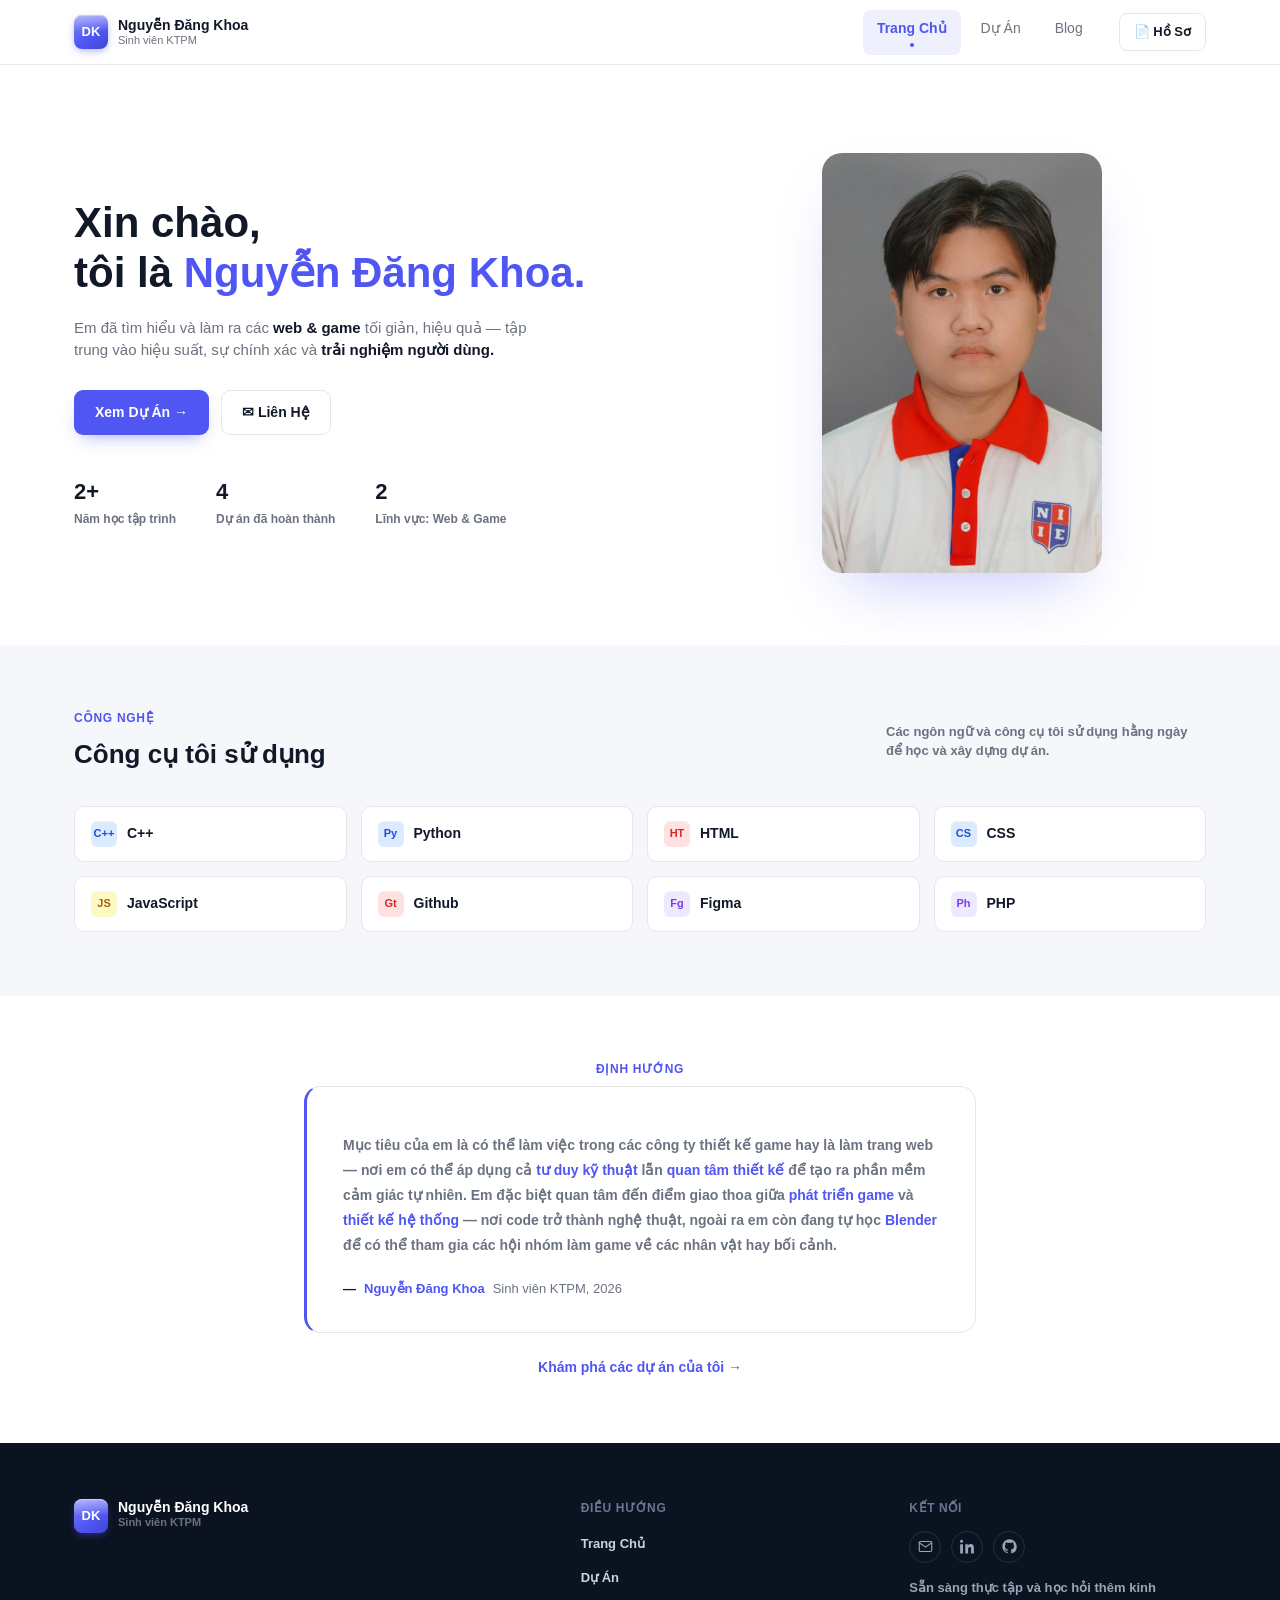
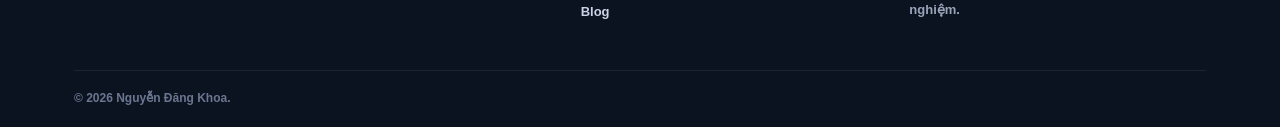
==== commit fbd0fe2f: "Update index.html" ====
--- a/index.html
+++ b/index.html
@@ -34,7 +34,6 @@
   <section class="hero">
     <div class="container">
       <div class="hero-text">
-        <span class="eyebrow">• Sinh viên Kỹ thuật phần mềm</span>
         <h1 class="hero-title">
           Xin chào,<br />
           tôi là <span class="accent">Nguyễn Đăng Khoa.</span>
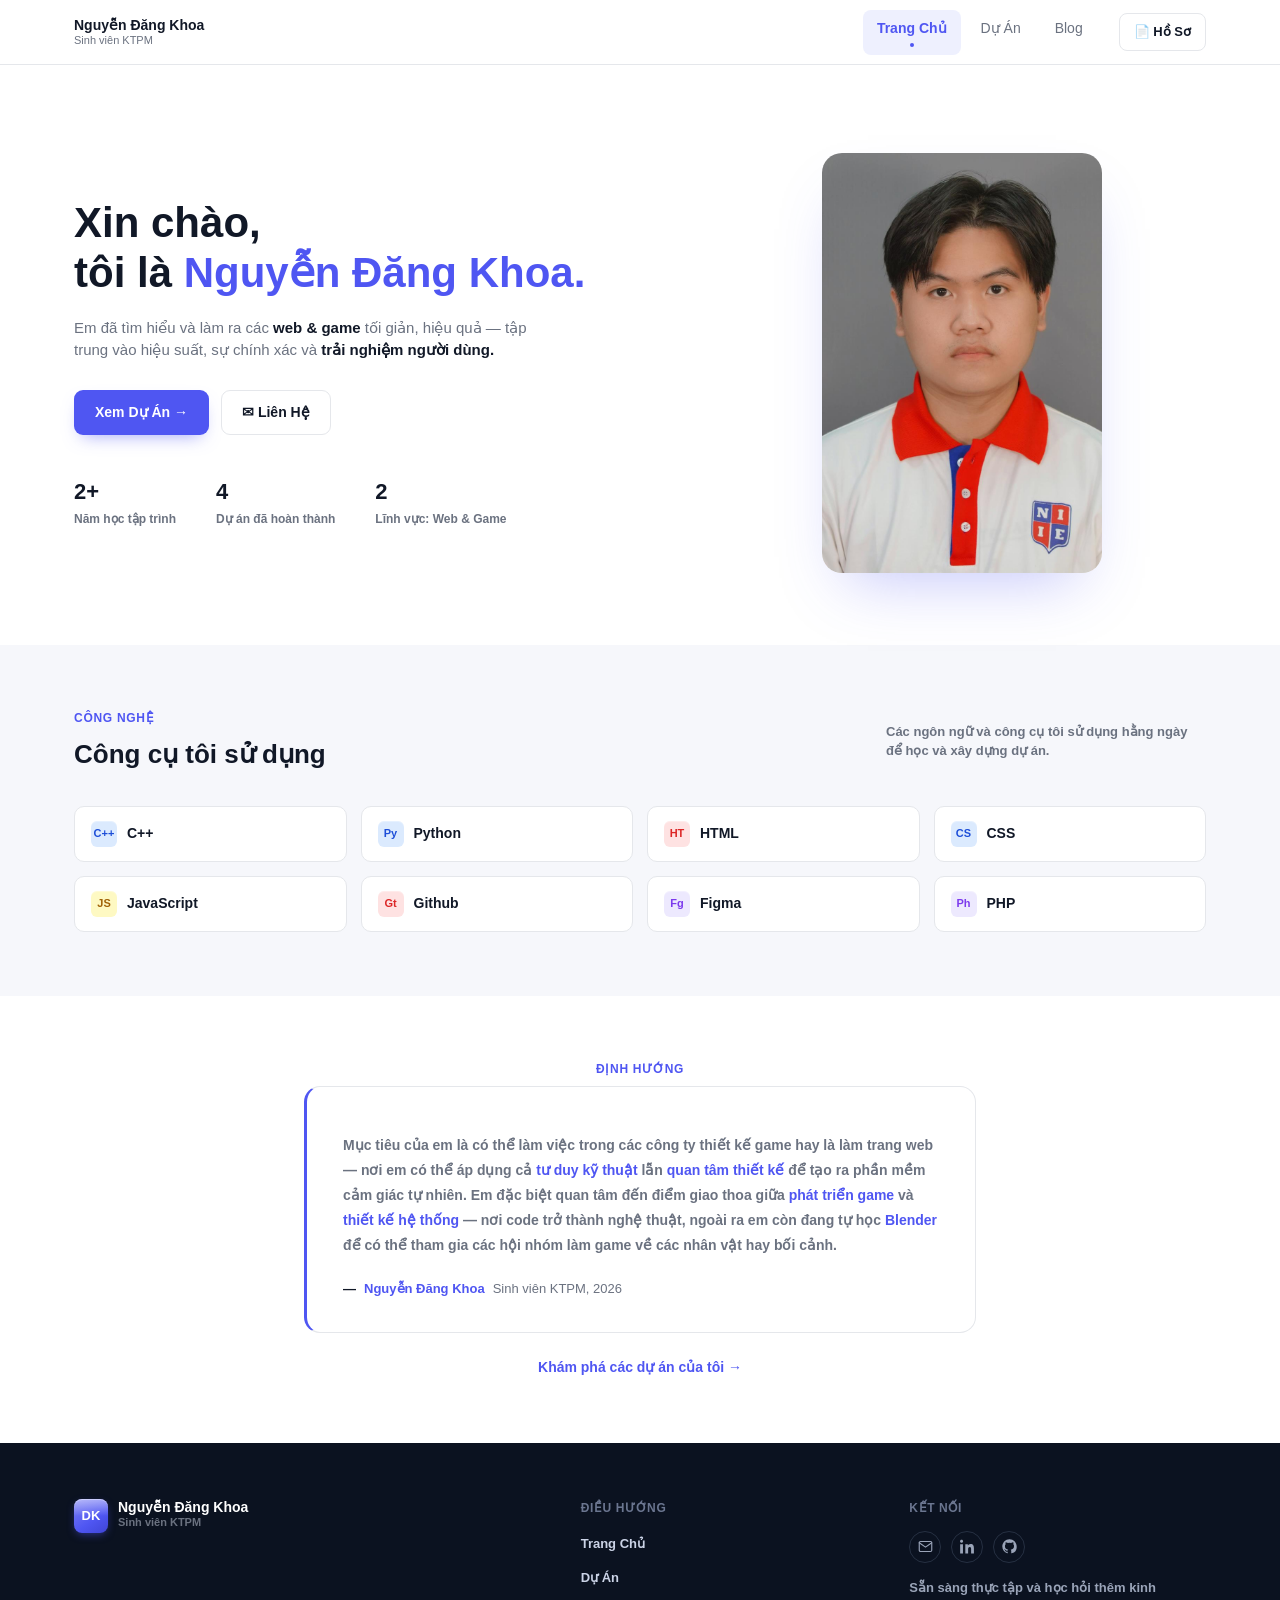
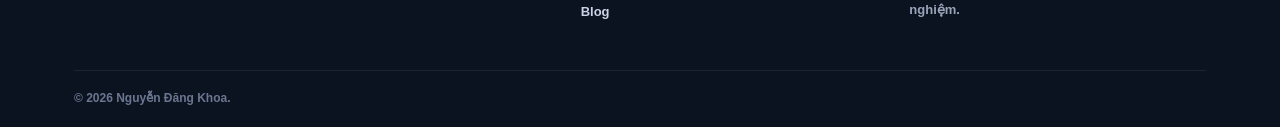
==== commit 0af5a3a9: "Update index.html" ====
--- a/index.html
+++ b/index.html
@@ -12,7 +12,6 @@
   <header class="header">
     <div class="container">
       <a href="index.html" class="brand">
-        <span class="brand-mark">DK</span>
         <span class="brand-text">
           <span class="brand-name">Nguyễn Đăng Khoa</span>
           <span class="brand-role">Sinh viên KTPM</span>
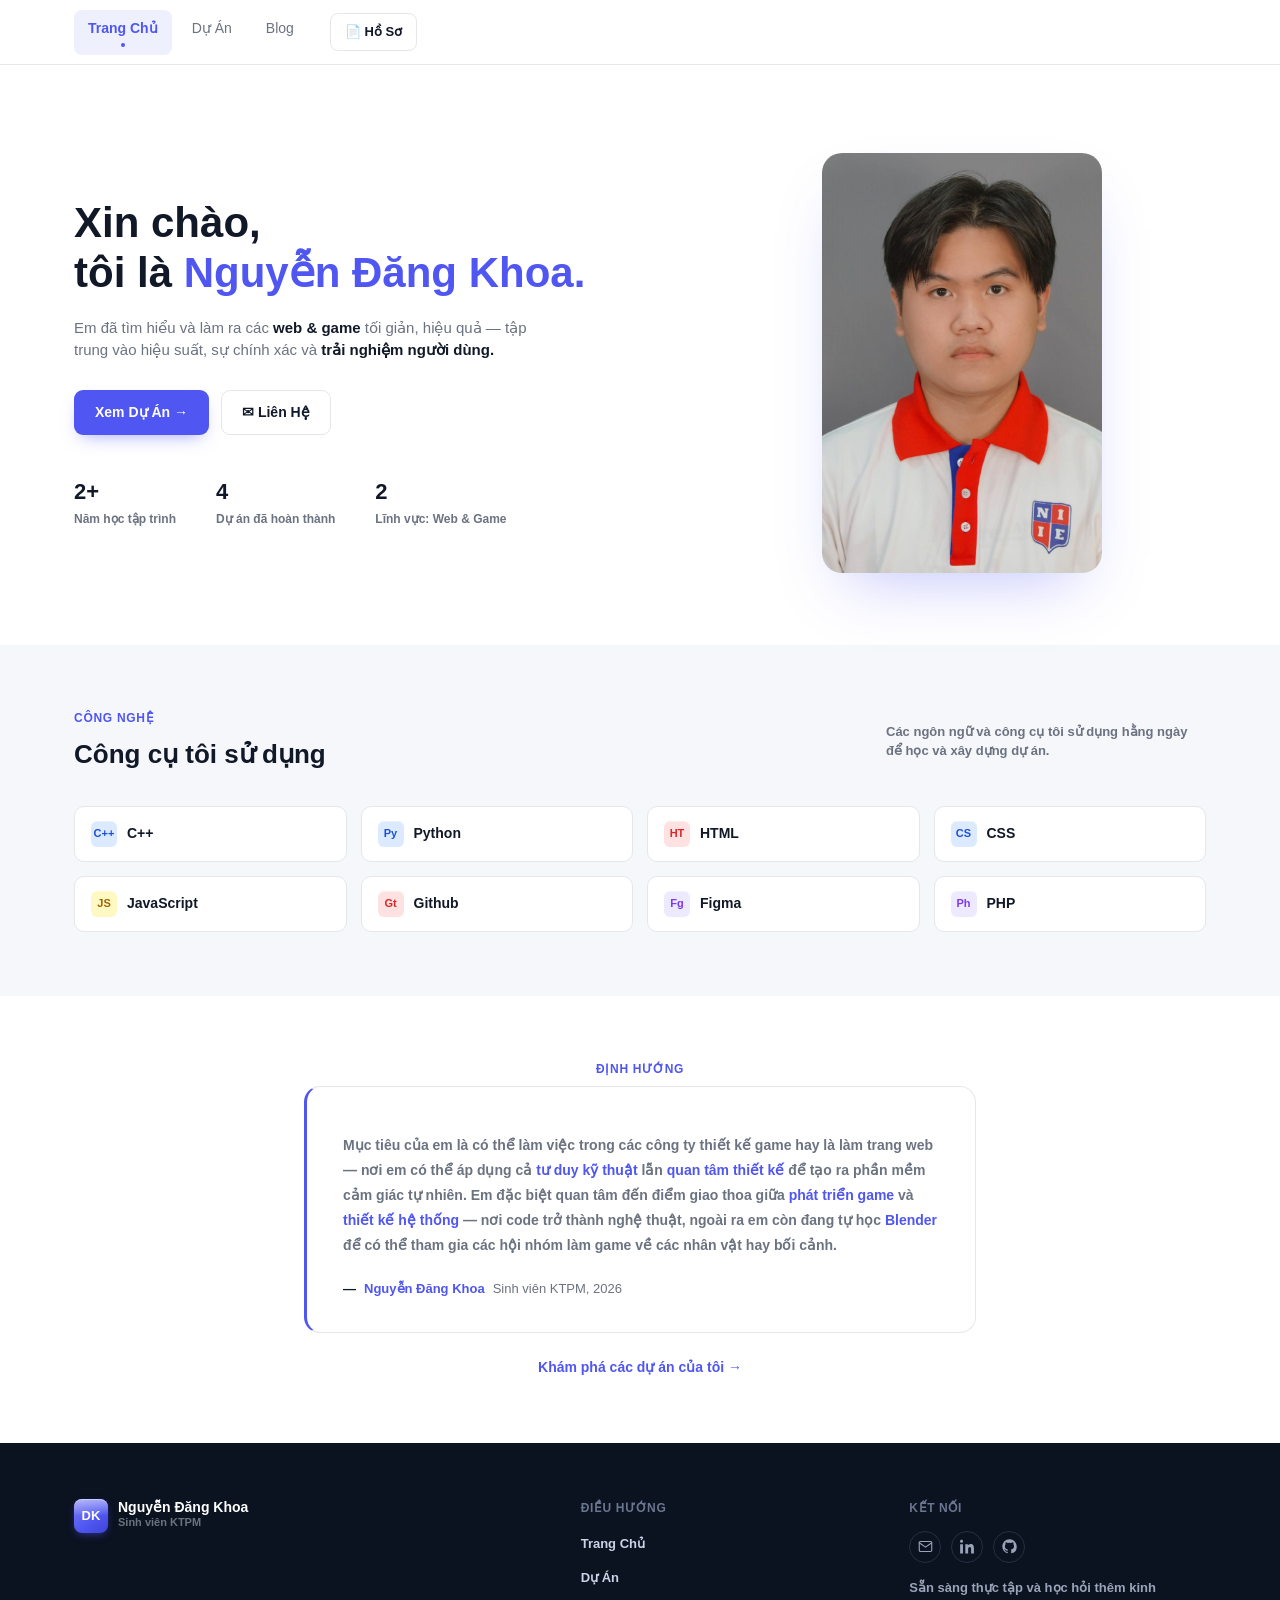
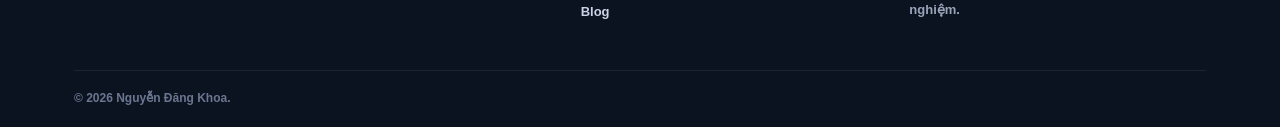
==== commit ebe221f9: "Update index.html" ====
--- a/index.html
+++ b/index.html
@@ -11,11 +11,6 @@
   <!--HEADER-->
   <header class="header">
     <div class="container">
-      <a href="index.html" class="brand">
-        <span class="brand-text">
-          <span class="brand-name">Nguyễn Đăng Khoa</span>
-          <span class="brand-role">Sinh viên KTPM</span>
-        </span>
       </a>
       <nav class="nav-links">
         <a href="index.html" class="nav-link" data-page="home">Trang Chủ</a>
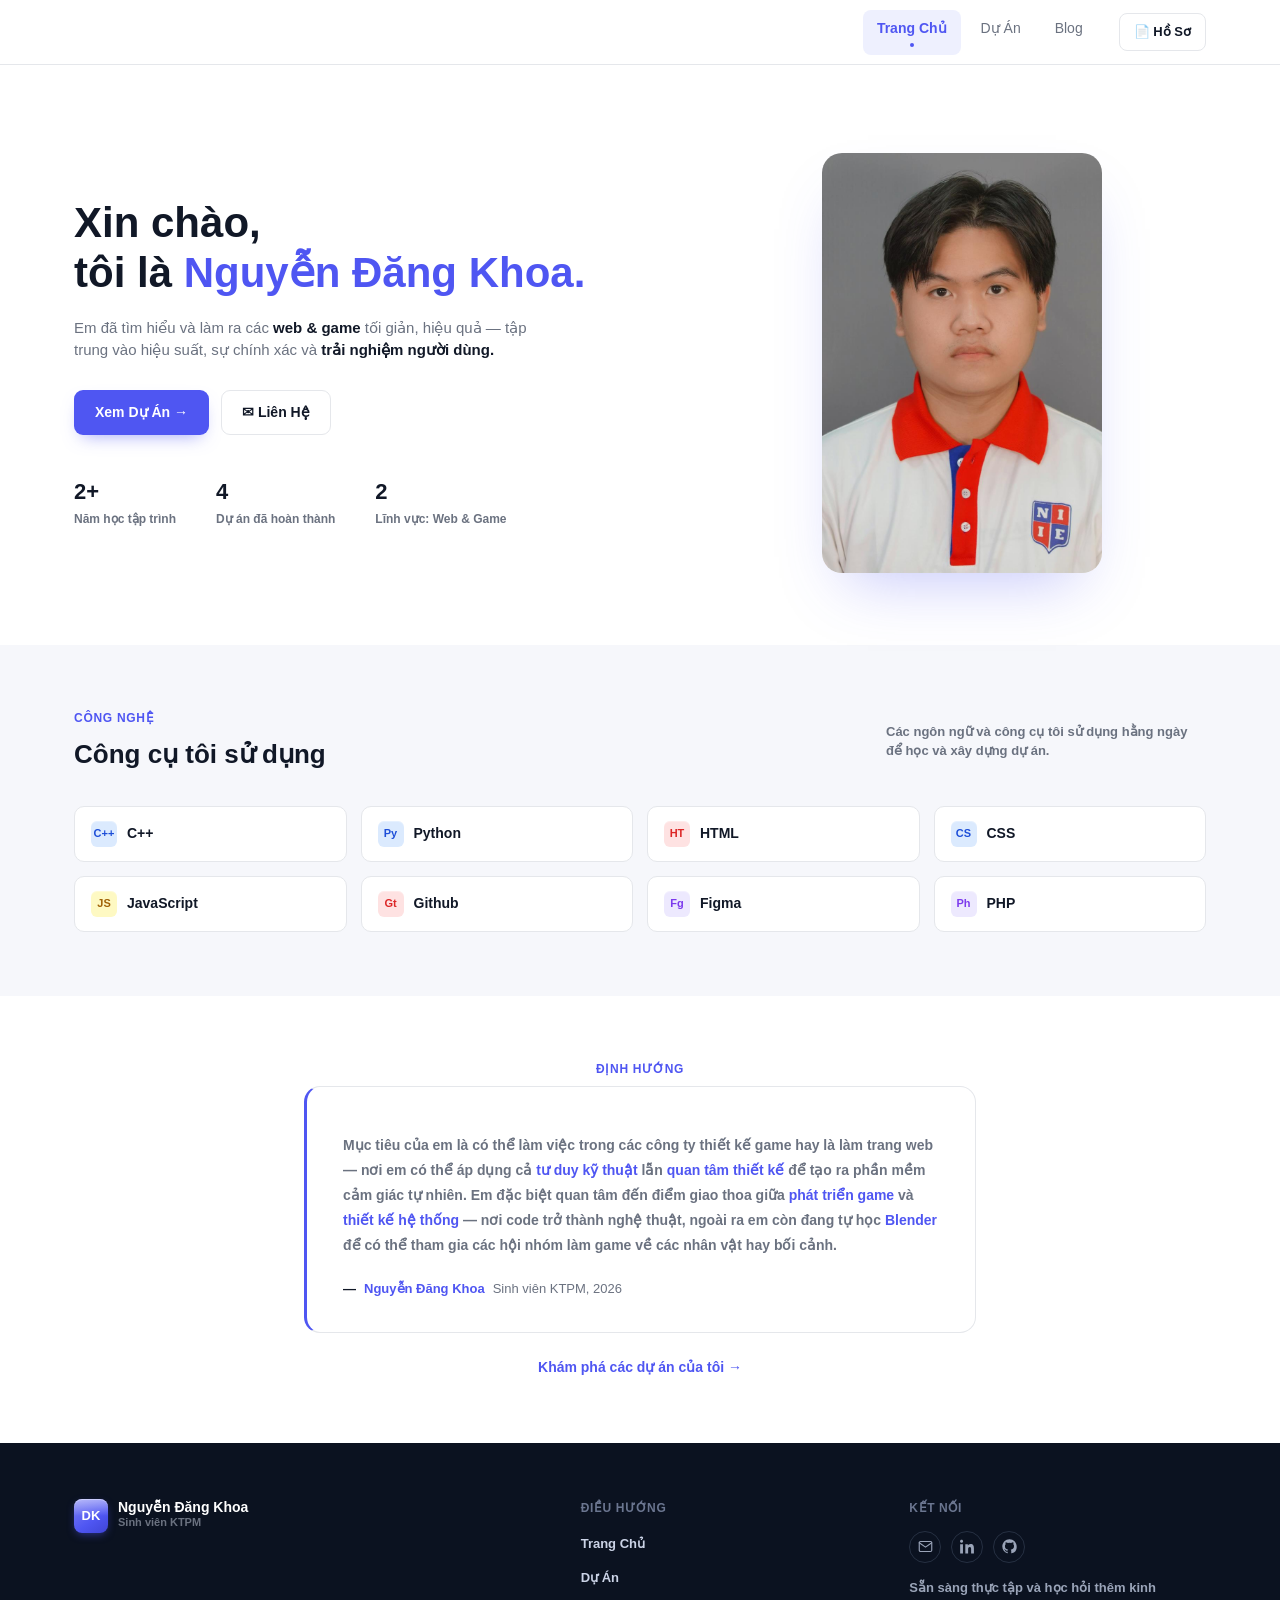
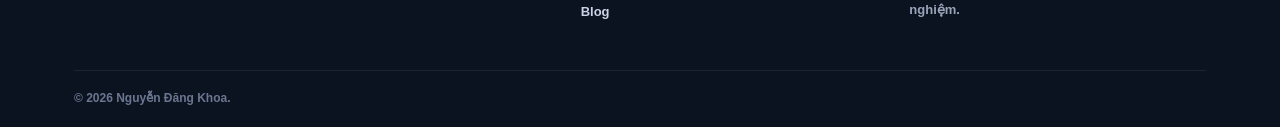
==== commit 2b49c2fb: "Update index.html" ====
--- a/index.html
+++ b/index.html
@@ -11,6 +11,8 @@
   <!--HEADER-->
   <header class="header">
     <div class="container">
+      <a href="index.html" class="brand">
+        </span>
       </a>
       <nav class="nav-links">
         <a href="index.html" class="nav-link" data-page="home">Trang Chủ</a>
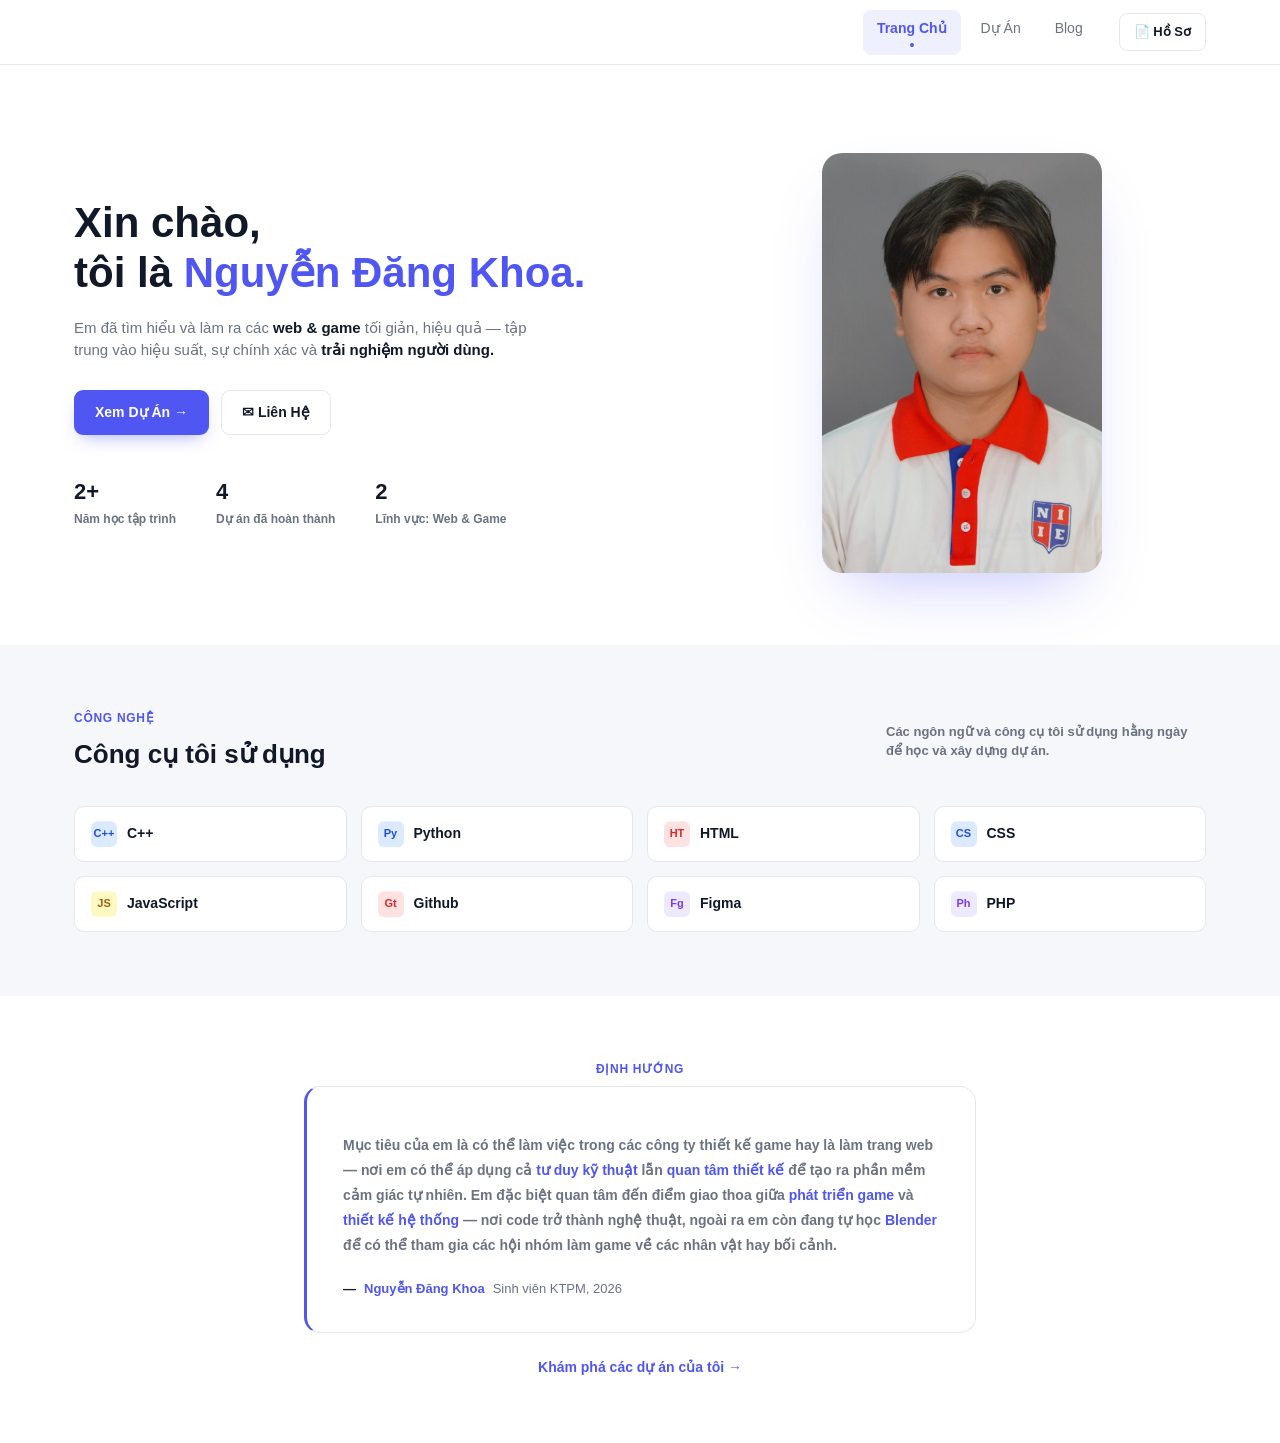
==== commit ab20fe62: "Update index.html" ====
--- a/index.html
+++ b/index.html
@@ -109,43 +109,6 @@
       <a href="du-an.html" class="quote-cta">Khám phá các dự án của tôi →</a>
     </div>
   </section>
-
-  <!--FOOTER-->
-  <footer class="footer">
-    <div class="container">
-      <div class="footer-grid">
-        <div>
-          <div class="footer-brand">
-            <span class="brand-mark">DK</span>
-            <span class="brand-text">
-              <span class="brand-name" style="color:#fff">Nguyễn Đăng Khoa</span>
-              <span class="brand-role">Sinh viên KTPM</span>
-            </span>
-          </div>
-        </div>
-        <div>
-          <div class="footer-heading">Điều Hướng</div>
-          <ul class="footer-links">
-            <li><a href="index.html">Trang Chủ</a></li>
-            <li><a href="du-an.html">Dự Án</a></li>
-            <li><a href="blog.html">Blog</a></li>
-          </ul>
-        </div>
-        <div>
-          <div class="footer-heading">Kết Nối</div>
-          <div class="footer-socials">
-            <a href="nguyendangkhoa28lhk@gmail.com" class="social-icon" aria-label="Email"><svg viewBox="0 0 24 24" fill="none" stroke="currentColor" stroke-width="1.8" stroke-linecap="round" stroke-linejoin="round"><rect x="2" y="4" width="20" height="16" rx="2"/><path d="m22 6-10 7L2 6"/></svg></a>
-            <a href="#" class="social-icon" aria-label="LinkedIn"><svg viewBox="0 0 24 24" fill="currentColor"><path d="M4.98 3.5C4.98 4.88 3.87 6 2.5 6S0 4.88 0 3.5 1.12 1 2.5 1s2.48 1.12 2.48 2.5zM.24 8.25h4.5V23H.24V8.25zM8.25 8.25h4.31v2.02h.06c.6-1.13 2.07-2.33 4.26-2.33 4.55 0 5.39 3 5.39 6.9V23h-4.5v-6.66c0-1.59-.03-3.63-2.21-3.63-2.22 0-2.56 1.73-2.56 3.52V23h-4.5V8.25z"/></svg></a>
-            <a href="https://github.com/dashboard" class="social-icon" aria-label="GitHub"><svg viewBox="0 0 24 24" fill="currentColor"><path d="M12 .5C5.73.5.5 5.73.5 12c0 5.08 3.29 9.39 7.86 10.91.58.1.79-.25.79-.56 0-.28-.01-1.02-.02-2-3.2.7-3.88-1.54-3.88-1.54-.52-1.33-1.28-1.68-1.28-1.68-1.04-.71.08-.7.08-.7 1.15.08 1.76 1.18 1.76 1.18 1.03 1.76 2.7 1.25 3.36.96.1-.75.4-1.25.73-1.54-2.55-.29-5.24-1.28-5.24-5.7 0-1.26.45-2.29 1.18-3.1-.12-.29-.51-1.46.11-3.04 0 0 .96-.31 3.15 1.18a10.9 10.9 0 0 1 5.74 0c2.19-1.49 3.15-1.18 3.15-1.18.62 1.58.23 2.75.11 3.04.74.81 1.18 1.84 1.18 3.1 0 4.43-2.7 5.41-5.26 5.69.41.36.78 1.06.78 2.14 0 1.55-.01 2.79-.01 3.17 0 .31.21.67.8.56A10.52 10.52 0 0 0 23.5 12C23.5 5.73 18.27.5 12 .5z"/></svg></a>
-          </div>
-          <p class="footer-desc">Sẵn sàng thực tập và học hỏi thêm kinh nghiệm.</p>
-        </div>
-      </div>
-      <div class="footer-bottom">
-        <span>© 2026 Nguyễn Đăng Khoa.</span>
-      </div>
-    </div>
-  </footer>
   <script src="script.js"></script>
 </body>
 </html>
